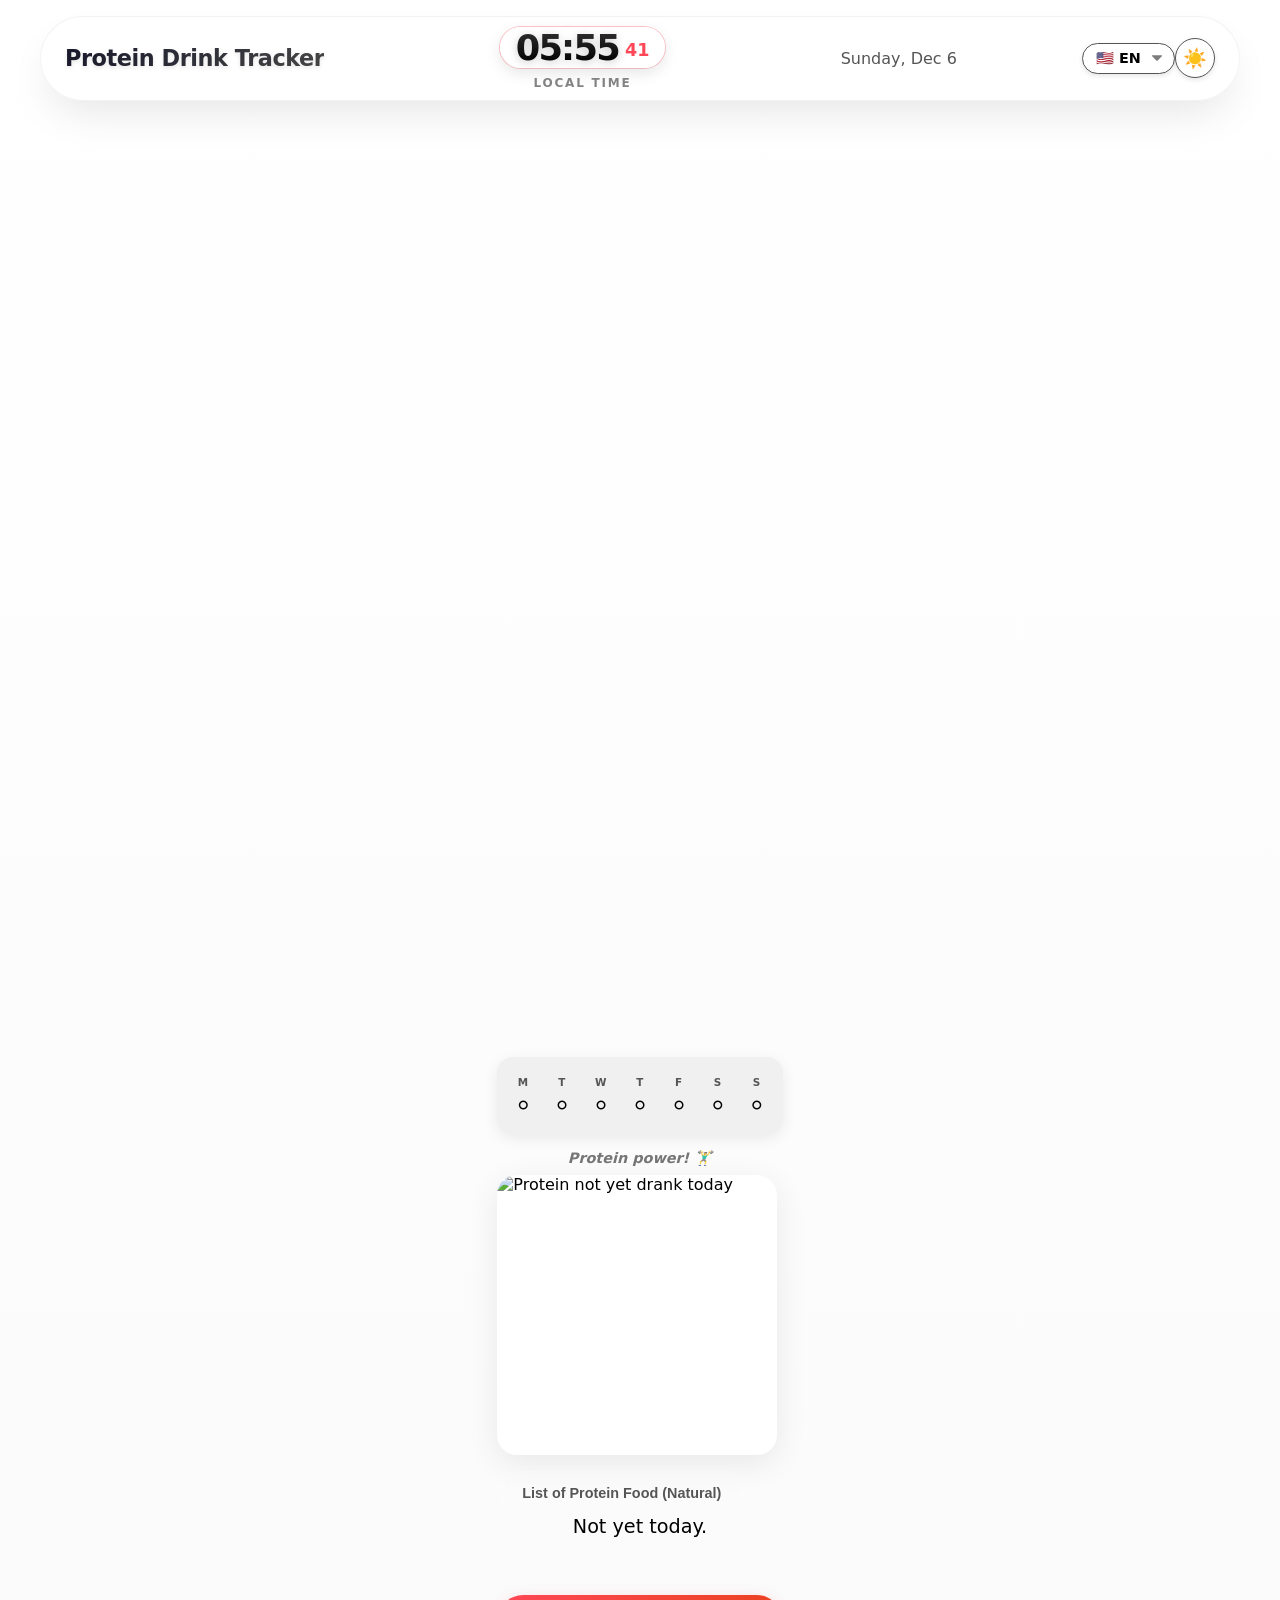
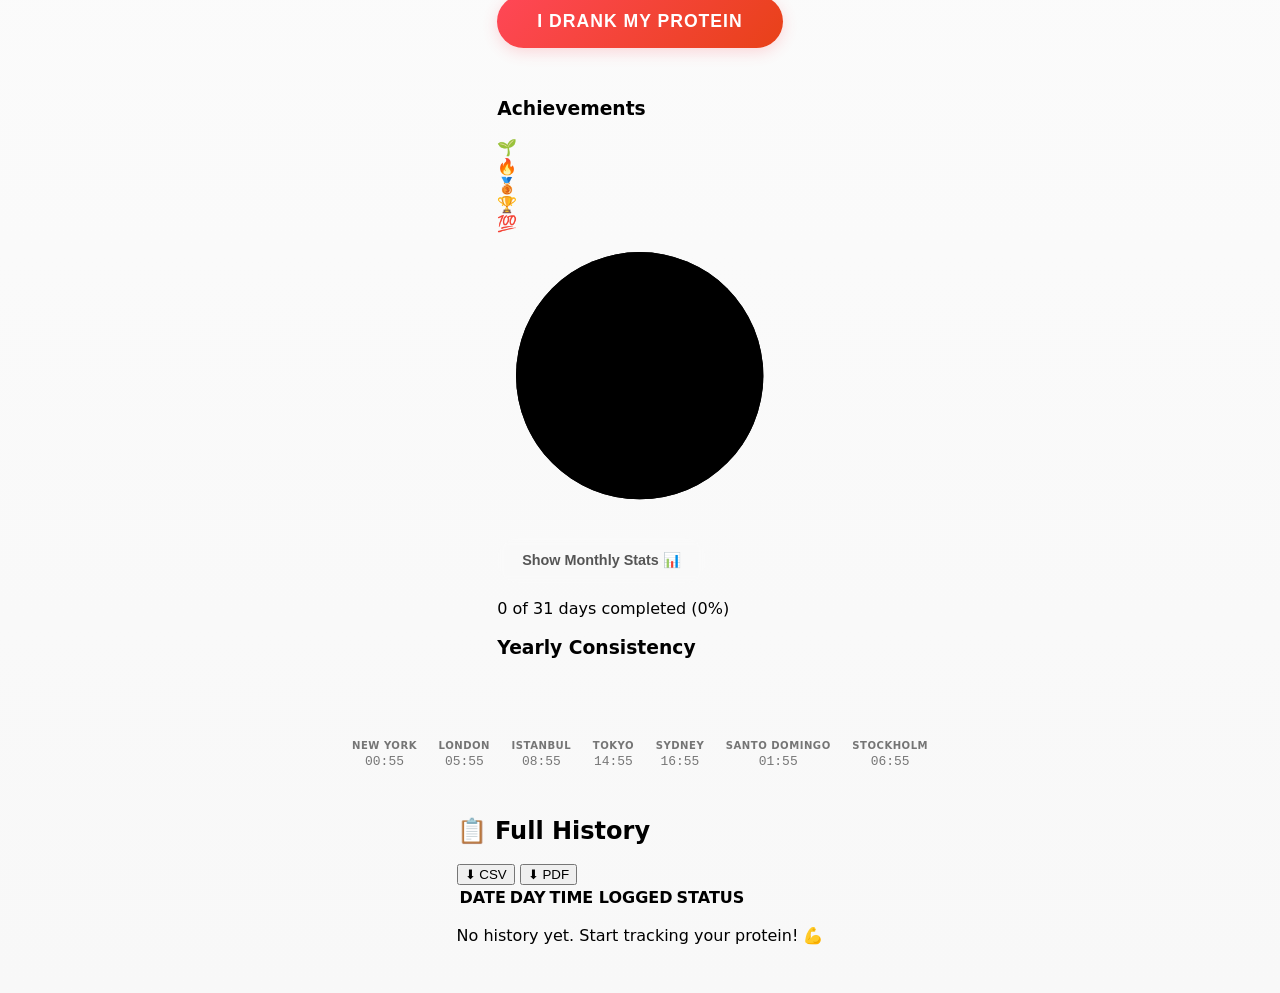
==== index.html @ e6236d74 "feat: add Portuguese language and complete global translations - Add full Portuguese (pt) translatio" ====
<!DOCTYPE html>
<html lang="en">

<head>
  <meta charset="UTF-8">
  <meta name="viewport" content="width=device-width, initial-scale=1.0">
  <meta name="theme-color" content="#1a1a2e">
  <title>Protein Drink Tracker</title>

  <link rel="icon" href="icons/icon2.svg" type="image/svg+xml">
  <link rel="preconnect" href="https://fonts.googleapis.com">
  <link rel="preconnect" href="https://fonts.gstatic.com" crossorigin>
  <link href="https://fonts.googleapis.com/css2?family=Inter:wght@400;600;700;800&display=swap" rel="stylesheet">
  <link rel="stylesheet" href="styles.css">
  <link rel="manifest" href="manifest.json">

  <script src="translations.js"></script>

  <script>
    (function () {
      const saved = localStorage.getItem('proteinTheme');
      const theme = saved || (window.matchMedia('(prefers-color-scheme: light)').matches ? 'light' : 'dark');
      document.documentElement.setAttribute('data-theme', theme);
    })();
  </script>
</head>

<body>
  <header class="app-header">
    <div class="header-left">
      <h1 class="logo-text">Protein Drink Tracker</h1>
    </div>

    <div class="header-center">
      <div id="main-clock" class="navbar-clock" aria-label="Current Local Time" aria-live="polite" aria-atomic="true">
        <span class="clock-time" id="clock-time">--:--</span><span class="clock-seconds" id="clock-seconds">--</span>
      </div>
      <div id="main-clock-label" class="navbar-location"></div>
    </div>
    <p id="date-text" class="date-text" aria-live="polite"></p>
    <div class="header-right">
      <select id="lang-select" class="lang-select" aria-label="Select Language">
        <option value="en">🇺🇸 EN</option>
        <option value="fr">🇫🇷 FR</option>
        <option value="nl">🇳🇱 NL</option>
        <option value="tr">🇹🇷 TR</option>
        <option value="ar">🇸🇦 AR</option>
        <option value="es">🇪🇸 ES</option>
        <option value="sv">🇸🇪 SV</option>
        <option value="pt">🇵🇹 PT</option>
      </select>
      <button id="theme-toggle" class="theme-toggle" aria-label="Toggle Dark/Light Mode" title="Toggle Theme">
        🌙
      </button>
    </div>
  </header>

<div class="main-content">

    <canvas id="confetti-canvas" aria-hidden="true"></canvas> 
    
  <div class="content-wrapper">
      
      <div class="tracker-core">
        <div id="history-log" class="history-log" aria-label="7-day history log"></div>

        <p id="motivational-quote" class="motivational-quote" aria-live="polite"></p>

        <div class="graphic-container" aria-hidden="true">
          <img id="arm-flexed" class="graphic-img hidden" src="images/drank.png" alt="Protein drank today" />
          <img id="arm-weak" class="graphic-img" src="images/not-drank.png" alt="Protein not yet drank today" />
        </div>

        <button id="protein-food-list-btn" onclick="window.location.href='protein-food.html'" class="secondary-btn">
          List of Protein Food (Natural)
        </button>

        <div class="status-area">
          <p id="status-text" class="status"></p>
          <p id="streak-text" class="streak-text" aria-live="polite"></p>
        </div>

        <button type="button" id="toggle-btn" class="toggle-btn" aria-pressed="false">
          I drank my protein
        </button>

        <p id="last-time" class="last-time" style="font-size: 0.9rem; color: var(--text-muted); min-height: 1.2em;"></p>
      </div>

      <div class="dashboard-container">
        
        <div class="badges-section" aria-label="Achievements">
          <h3 class="section-title" id="achievements-title">Achievements</h3>
          <div id="badges-container" class="badges-container"></div>
        </div>

        <div class="hero-section">
        <div class="progress-ring-wrapper">
          <svg class="progress-ring" viewBox="0 0 120 120" aria-label="Weekly progress">
            <circle class="progress-ring__bg" cx="60" cy="60" r="52" />
            <circle class="progress-ring__fill" cx="60" cy="60" r="52" id="progress-ring-fill" />
            <text x="60" y="54" class="progress-ring__count" id="progress-ring-count" text-anchor="middle" dominant-baseline="central">0</text>
            <text x="60" y="72" class="progress-ring__label" id="progress-ring-label" text-anchor="middle" dominant-baseline="central">/7 days</text>
          </svg>
        </div>  
      </div>

    <div id="streak-badge" class="streak-badge hidden" aria-live="polite">
      <span class="streak-badge__icon" id="streak-badge-icon"></span>
      <span class="streak-badge__text" id="streak-badge-text"></span>
    </div>

        <button id="toggle-stats-btn" class="secondary-btn" aria-expanded="false">
          Show Monthly Stats 📊
        </button>
        
        <div id="monthly-stats-section" class="collapsible-section hidden" aria-hidden="true">
          <p id="monthly-stats-text" class="stats-text">Loading stats...</p>
          <div class="progress-bar-container">
            <div id="monthly-progress-fill" class="progress-fill"></div>
          </div>
        </div>

        <div class="heatmap-section">
          <h3 class="section-title" id="heatmap-title">Yearly Consistency</h3>
          <div class="heatmap-scroll-wrapper">
            <div id="heatmap-grid" class="heatmap-grid"></div>
          </div>
        </div>

      </div>
  </div> 
  <div id="world-clocks" class="world-clocks footer-clocks" aria-label="World Times"></div>

  <!-- ── HISTORY TABLE SECTION ── -->
  <div class="history-table-section">
    <div class="history-table-header">
      <h2 class="history-table-title" id="full-history-title">📋 Full History</h2>
      <div class="export-btns">
        <button class="export-btn export-csv" id="export-csv-btn" title="Download CSV">⬇ CSV</button>
        <button class="export-btn export-pdf" id="export-pdf-btn" title="Download PDF">⬇ PDF</button>
      </div>
    </div>
    <div class="history-table-wrap">
      <table class="history-table" id="history-table">
        <thead>
          <tr>
            <th id="history-th-date">Date</th>
            <th id="history-th-day">Day</th>
            <th id="history-th-time">Time Logged</th>
            <th id="history-th-status">Status</th>
          </tr>
        </thead>
        <tbody id="history-table-body">
          <!-- Populated by JS -->
        </tbody>
      </table>
      <p class="history-table-empty" id="history-table-empty">No history yet. Start tracking your protein! 💪</p>
    </div>
  </div>
</div>

 <script src="https://cdnjs.cloudflare.com/ajax/libs/jspdf/2.5.1/jspdf.umd.min.js"></script>
 <script src="app.js"></script>
</body>

</html>
---- styles.css ----
/* Variables & Reset */
:root {
  /* Dark Theme (Default) */
  --bg-gradient: linear-gradient(180deg, #1a1a2e 0%, #16213e 50%, #0f3460 100%);
  --text-main: #eee;
  --text-muted: rgba(255, 255, 255, 0.7);
  --glass-bg: rgba(0, 0, 0, 0.2);
  --card-bg: #2a2a4a;
  --accent-color: #e94560;
  --accent-secondary: #c73e54;
  --success-color: #2ecc71;
  --success-secondary: #27ae60;
  --shadow-color: rgba(0, 0, 0, 0.3);
  --toggle-shadow: rgba(233, 69, 96, 0.4);
  --toggle-shadow-hover: rgba(233, 69, 96, 0.5);

  /* Animation timings */
  --transition-speed: 0.3s;
}

[data-theme="light"] {
  /* Light Theme Overrides */
  --bg-gradient: linear-gradient(180deg, #ffffff 0%, #f8f8f8 100%);
  --text-main: #000000;
  --text-muted: #555555;
  --glass-bg: #f0f0f0;
  --card-bg: #ffffff;
  --accent-color: #ff4757;
  --accent-secondary: #e84118;
  --success-color: #2ecc71;
  --success-secondary: #27ae60;
  --shadow-color: rgba(0, 0, 0, 0.08);
  --toggle-shadow: rgba(255, 71, 87, 0.2);
  --toggle-shadow-hover: rgba(255, 71, 87, 0.3);
}

*,
*::before,
*::after {
  box-sizing: border-box;
}

/* App Container */
body {
  margin: 0;
  min-height: 100vh;
  font-family: 'Segoe UI', Roboto, system-ui, sans-serif;
  background: var(--bg-gradient);
  color: var(--text-main);
  transition: background 0.5s ease, color 0.5s ease;
  -webkit-tap-highlight-color: transparent;
  display: flex;
  flex-direction: column;
}

/* Header / Navbar - Dynamic Island Style */
.app-header {
  position: sticky;
  top: 1rem;
  /* Float from top */
  z-index: 1000;
  display: flex;
  align-items: center;
  justify-content: space-between;
  width: min(98%, 1200px);
  /* Constrain width to look like an island */
  margin: 0 auto;
  /* Center horizontally */
  padding: 0.6rem 1.5rem;
  /* Compact padding */
  border-radius: 100px;
  /* Full pill shape */

  /* Deep Liquid Glass Effect */
  background: rgba(15, 15, 20, 0.85);
  backdrop-filter: blur(30px) saturate(180%);
  -webkit-backdrop-filter: blur(30px) saturate(180%);
  border: 1px solid rgba(255, 255, 255, 0.1);
  box-shadow:
    0 20px 40px -10px rgba(0, 0, 0, 0.5),
    inset 0 1px 0 rgba(255, 255, 255, 0.15);
  transition: all 0.4s cubic-bezier(0.25, 0.8, 0.25, 1);
}

[data-theme="light"] .app-header {
  background: rgba(255, 255, 255, 0.85);
  border: 1px solid rgba(0, 0, 0, 0.05);
  box-shadow:
    0 20px 40px -10px rgba(0, 0, 0, 0.1),
    inset 0 1px 0 rgba(255, 255, 255, 0.8);
}

.header-left,
.header-right {
  flex: 1;
  display: flex;
  align-items: center;
}

.header-right {
  justify-content: flex-end;
}

.header-center {
  flex: 2;
  display: flex;
  flex-direction: column;
  align-items: center;
  text-align: center;
}

.logo-text {
  font-size: 1.4rem;
  font-weight: 900;
  margin: 0;
  letter-spacing: -0.02em;
  white-space: nowrap;
  background: linear-gradient(135deg, #ffffff 0%, #a5a5a5 100%);
  -webkit-background-clip: text;
  background-clip: text;
  /* Standard property */
  -webkit-text-fill-color: transparent;
  text-shadow: 0 2px 4px rgba(0, 0, 0, 0.1);
}

[data-theme="light"] .logo-text {
  background: linear-gradient(135deg, #1a1a2e 0%, #4a4a4a 100%);
  -webkit-background-clip: text;
  background-clip: text;
  -webkit-text-fill-color: transparent;
}

/* Navbar Clock */
.navbar-clock {
  display: flex;
  align-items: baseline;
  gap: 6px;
  padding: 0.2rem 1rem;
  /* Tighter padding */
  background: rgba(0, 0, 0, 0.2);
  /* Darker base */
  backdrop-filter: blur(10px);
  -webkit-backdrop-filter: blur(10px);
  border-radius: 999px;
  /* Double shadow for depth + red outline effect */
  box-shadow:
    0 10px 25px rgba(0, 0, 0, 0.3),
    /* Drop shadow */
    0 0 0 1px rgba(255, 71, 87, 0.5),
    /* Red Accent Border simulation */
    inset 0 1px 0 rgba(255, 255, 255, 0.1);
  /* Inner shine */
  transition: all 0.3s cubic-bezier(0.4, 0, 0.2, 1);
  position: relative;
  overflow: hidden;
}

[data-theme="light"] .navbar-clock {
  background: rgba(255, 255, 255, 0.5);
  box-shadow:
    0 5px 15px rgba(0, 0, 0, 0.1),
    0 0 0 1px rgba(255, 71, 87, 0.3),
    inset 0 1px 0 rgba(255, 255, 255, 0.8);
}

[data-theme="dark"] .navbar-clock {
  /* Specific dark mode tweaks already handled in main block via rgba, 
     but added here if specific overrides needed */
  background: rgba(0, 0, 0, 0.4);
}

.navbar-clock:hover {
  transform: translateY(-2px);
  box-shadow: 0 8px 15px rgba(0, 0, 0, 0.2);
  border-color: var(--accent-color);
}

.clock-time {
  font-size: 2.2rem;
  font-weight: 800;
  letter-spacing: -0.05em;
  line-height: 1;
  background: linear-gradient(180deg, var(--text-main) 0%, rgba(255, 255, 255, 0.8) 100%);
  -webkit-background-clip: text;
  background-clip: text;
  -webkit-text-fill-color: transparent;
  text-shadow: 0 2px 10px rgba(0, 0, 0, 0.2);
  /* Keep shadow */
}

[data-theme="light"] .clock-time {
  background: linear-gradient(180deg, #333 0%, #000 100%);
  -webkit-background-clip: text;
  background-clip: text;
  -webkit-text-fill-color: transparent;
}

.clock-seconds {
  font-size: 1.1rem;
  font-weight: 600;
  color: var(--accent-color);
  opacity: 1;
  font-variant-numeric: tabular-nums;
  position: relative;
  top: -0.2em;
  /* Slight lift */
}

.navbar-location {
  font-size: 0.75rem;
  font-weight: 700;
  text-transform: uppercase;
  color: var(--text-muted);
  letter-spacing: 0.15em;
  margin-top: 8px;
  opacity: 0.8;
  text-shadow: 0 1px 2px rgba(0, 0, 0, 0.5);
}

[data-theme="light"] .navbar-location {
  text-shadow: none;
  font-weight: 800;
  color: #666;
}

/* Theme Toggle (Moved to header) */
/* Language Picker Styling */
.language-picker {
  position: relative;
  display: flex;
  align-items: center;
  margin-right: 1rem;
}

#lang-select {
  appearance: none;
  -webkit-appearance: none;
  background-color: var(--card-bg);
  /* Use card background for better visibility */
  border: 1px solid var(--text-muted);
  color: var(--text-main);
  padding: 0.4rem 0.8rem;
  padding-right: 2rem;
  /* Space for custom arrow if added, or just spacing */
  border-radius: 20px;
  font-family: inherit;
  font-size: 0.9rem;
  font-weight: 600;
  cursor: pointer;
  outline: none;
  transition: all 0.2s ease;
  box-shadow: 0 2px 5px rgba(0, 0, 0, 0.1);
  background-image: url("data:image/svg+xml;charset=US-ASCII,%3Csvg%20xmlns%3D%22http%3A%2F%2Fwww.w3.org%2F2000%2Fsvg%22%20width%3D%22292.4%22%20height%3D%22292.4%22%3E%3Cpath%20fill%3D%22%237d7d7d%22%20d%3D%22M287%2069.4a17.6%2017.6%200%200%200-13-5.4H18.4c-5%200-9.3%201.8-12.9%205.4A17.6%2017.6%200%200%200%200%2082.2c0%205%201.8%209.3%205.4%2012.9l128%20127.9c3.6%203.6%207.8%205.4%2012.8%205.4s9.2-1.8%2012.8-5.4L287%2095c3.5-3.5%205.4-7.8%205.4-12.8%200-5-1.9-9.2-5.5-12.8z%22%2F%3E%3C%2Fsvg%3E");
  background-repeat: no-repeat;
  background-position: right 0.7rem top 50%;
  background-size: 0.65rem auto;
}

#lang-select:hover {
  background-color: var(--bg-hover, rgba(125, 125, 125, 0.1));
  border-color: var(--accent-color);
}

#lang-select:focus {
  border-color: var(--accent-color);
  box-shadow: 0 0 0 3px var(--toggle-shadow);
}

#lang-select option {
  background-color: #2a2a4a;
  /* Hardcoded dark for better OS compatibility */
  color: #eee;
}

[data-theme="light"] #lang-select option {
  background-color: #ffffff;
  color: #000000;
}

/* Theme Toggle (Improved) */
.theme-toggle {
  position: static;
  background: var(--card-bg);
  border: 1px solid var(--text-muted);
  /* Match language picker border */
  border-radius: 50%;
  width: 40px;
  height: 40px;
  display: flex;
  align-items: center;
  justify-content: center;
  font-size: 1.2rem;
  cursor: pointer;
  color: var(--text-main);
  box-shadow: 0 2px 5px rgba(0, 0, 0, 0.1);
  transition: all 0.3s cubic-bezier(0.4, 0, 0.2, 1);
  padding: 0;
}

.theme-toggle:hover {
  background: var(--card-bg);
  border-color: var(--accent-color);
  transform: rotate(15deg) scale(1.1);
  box-shadow: 0 4px 12px var(--toggle-shadow-hover);
}

.theme-toggle:active {
  transform: scale(0.95);
}

/* Main Content Area */
.main-content {
  flex: 1;
  display: flex;
  flex-direction: column;
  align-items: center;
  justify-content: flex-start;
  /* Changed from center */
  padding: 2rem 1.5rem;
  gap: 1.5rem;
  animation: fadeIn 0.8s ease-out;
}

.date-text {
  font-size: 1rem;
  color: var(--text-muted);
  font-weight: 500;
  text-align: center;
}

/* Footer Clocks */
.footer-clocks {
  margin-top: auto;
  /* push to bottom if space allows */
  padding-top: 2rem;
  opacity: 0.8;
  transform: scale(0.9);
}

.world-clocks {
  display: flex;
  gap: 1.5rem;
  flex-wrap: wrap;
  justify-content: center;
  margin-top: 0.5rem;
  font-size: 0.85rem;
  color: var(--text-muted);
}

.world-clock-item {
  display: flex;
  flex-direction: column;
  align-items: center;
  gap: 0.2rem;
}

.city-name {
  font-weight: 700;
  text-transform: uppercase;
  font-size: 0.7rem;
  letter-spacing: 0.05em;
}

.city-time {
  font-family: monospace;
  font-size: 0.9rem;
}

/* Graphic */
.graphic-container {
  position: relative;
  width: min(280px, 75vw);
  /* Responsive width */
  height: min(280px, 75vw);
  flex-shrink: 0;
  border-radius: 20px;
  overflow: hidden;
  background: var(--glass-bg);
  box-shadow: 0 8px 32px var(--shadow-color);
  transition: transform 0.3s ease;
}

.graphic-container:hover {
  transform: translateY(-5px);
}

.graphic-img {
  position: absolute;
  inset: 0;
  width: 100%;
  height: 100%;
  object-fit: cover;
  transition: opacity 0.4s ease, transform 0.4s ease;
  background: var(--card-bg);
}

.graphic-img.hidden {
  opacity: 0;
  transform: scale(0.95);
  pointer-events: none;
}

.status-area {
  text-align: center;
  display: flex;
  flex-direction: column;
  gap: 0.5rem;
  min-height: 80px;
}

.status {
  margin: 0;
  font-size: 1.2rem;
  font-weight: 500;
}

.streak-text {
  margin: 0;
  font-size: 1.1rem;
  font-weight: 700;
  color: var(--success-color);
  animation: pulse 2s infinite;
}

/* History Log */
.history-log {
  display: flex;
  justify-content: center;
  gap: 0.8rem;
  margin: 1rem 0;
  background: var(--glass-bg);
  padding: 1.2rem 0.8rem;
  border-radius: 16px;
  box-shadow: 0 4px 15px var(--shadow-color);
  width: 100%;
  max-width: 320px;
}

.history-day {
  display: flex;
  flex-direction: column;
  align-items: center;
  gap: 0.5rem;
  flex: 1;
}

.day-label {
  font-size: 0.65rem;
  font-weight: 700;
  color: var(--text-muted);
  text-transform: uppercase;
  letter-spacing: 0.05em;
}

.day-status {
  font-size: 1.2rem;
  line-height: 1;
}

/* Motivational Quote */
.motivational-quote {
  font-size: 0.9rem;
  font-weight: bold;
  color: var(--text-muted);
  text-align: center;
  margin: 0.5rem 0;
  font-style: italic;
  opacity: 0.8;
}

/* Toggle Button */
.toggle-btn {
  padding: 1rem 2.5rem;
  font-size: 1.1rem;
  font-weight: 700;
  border: none;
  border-radius: 50px;
  cursor: pointer;
  background: linear-gradient(135deg, var(--accent-color) 0%, var(--accent-secondary) 100%);
  color: white;
  box-shadow: 0 4px 15px var(--toggle-shadow);
  transition: all 0.2s cubic-bezier(0.4, 0, 0.2, 1);
  text-transform: uppercase;
  letter-spacing: 1px;
}

.toggle-btn:hover {
  transform: translateY(-2px) scale(1.02);
  box-shadow: 0 6px 20px var(--toggle-shadow-hover);
}

.toggle-btn:active {
  transform: translateY(1px) scale(0.98);
}

.toggle-btn[aria-pressed="true"] {
  background: linear-gradient(135deg, var(--success-color) 0%, var(--success-secondary) 100%);
  box-shadow: 0 4px 15px rgba(46, 204, 113, 0.3);
}

.secondary-btn {
  margin-top: 1rem;
  padding: 0.8rem 1.5rem;
  font-size: 0.9rem;
  font-weight: 600;
  background: rgba(255, 255, 255, 0.05);
  border: 1px solid rgba(255, 255, 255, 0.1);
  border-radius: 50px;
  color: var(--text-muted);
  cursor: pointer;
  transition: all 0.3s ease;
  backdrop-filter: blur(5px);
}

.secondary-btn:hover {
  background: rgba(255, 255, 255, 0.15);
  color: var(--text-main);
  transform: translateY(-2px);
  border-color: rgba(255, 255, 255, 0.2);
}

/* Animations */
@keyframes fadeIn {
  from {
    opacity: 0;
    transform: translateY(20px);
  }

  to {
    opacity: 1;
    transform: translateY(0);
  }
}

@keyframes pulse {
  0% {
    opacity: 1;
  }

  50% {
    opacity: 0.7;
  }

  100% {
    opacity: 1;
  }
}

/* MOBILE RESPONSIVE TWEAKS */
@media (max-width: 768px) {
  .app-header {
    width: 95%;
    padding: 0.5rem 1rem;
  }

  .logo-text {
    font-size: 1.2rem;
  }

  .clock-time {
    font-size: 1.8rem;
  }
}

@media (max-width: 600px) {
  .app-header {
    flex-wrap: nowrap;
    gap: 0.3rem;
    /* Reduced gap */
    padding: 0.4rem 0.6rem;
    /* Tighter padding */
    border-radius: 30px;
    width: 98%;
    /* Use more width on tiny screens */
  }

  .header-logo {
    height: 32px !important;
  }

  .logo-text {
    display: none;
  }

  .navbar-clock {
    padding: 0.2rem 0.5rem;
    gap: 2px;
  }

  .clock-time {
    font-size: 1.3rem;
  }

  .clock-seconds {
    font-size: 0.75rem;
    top: -0.1em;
  }

  .navbar-location {
    font-size: 0.55rem;
    margin-top: 2px;
  }

  .language-picker {
    margin-right: 0.3rem;
  }

  #lang-select {
    padding: 0.3rem 0.4rem;
    padding-right: 1.4rem;
    font-size: 0.75rem;
    border-radius: 12px;
  }

  .theme-toggle {
    width: 30px;
    height: 30px;
    font-size: 0.9rem;
  }

  .main-content {
    padding: 1rem 0.6rem;
    gap: 0.8rem;
  }

  .status {
    font-size: 0.95rem;
  }

  .streak-text {
    font-size: 0.85rem;
  }

  .toggle-btn {
    padding: 0.8rem 1.5rem;
    font-size: 0.85rem;
  }

  .footer-clocks {
    transform: scale(0.85);
    padding-top: 1rem;
    width: 100%;
    overflow-x: auto;
    -webkit-overflow-scrolling: touch;
    white-space: nowrap;
    scrollbar-width: none;
    /* Hide scrollbar for clean look */
  }

  .footer-clocks::-webkit-scrollbar {
    display: none;
    /* Hide scrollbar for Chrome/Safari */
  }

  .world-clocks {
    display: inline-flex;
    /* Ensure items stay in a line for scrolling */
    justify-content: flex-start;
    padding: 0 1rem;
    gap: 1.5rem;
  }

  .world-clock-item {
    flex: 0 0 auto;
    min-width: 80px;
  }
}

@media (max-width: 360px) {
  .clock-time {
    font-size: 1.1rem;
  }

  .header-logo {
    height: 28px !important;
  }

  .theme-toggle {
    width: 28px;
    height: 28px;
  }
}

/* Respect user reduced-motion preferences */
@media (prefers-reduced-motion: reduce) {

  *,
  *::before,
  *::after {
    animation: none !important;
    transition: none !important;
    scroll-behavior: auto !important;
  }
}

/* Notification Alert Animations */
@keyframes slideIn {
  from {
    transform: translateX(400px);
    opacity: 0;
  }
  to {
    transform: translateX(0);
    opacity: 1;
  }
}

@keyframes slideOut {
  from {
    transform: translateX(0);
    opacity: 1;
  }
  to {
    transform: translateX(400px);
    opacity: 0;
  }
}
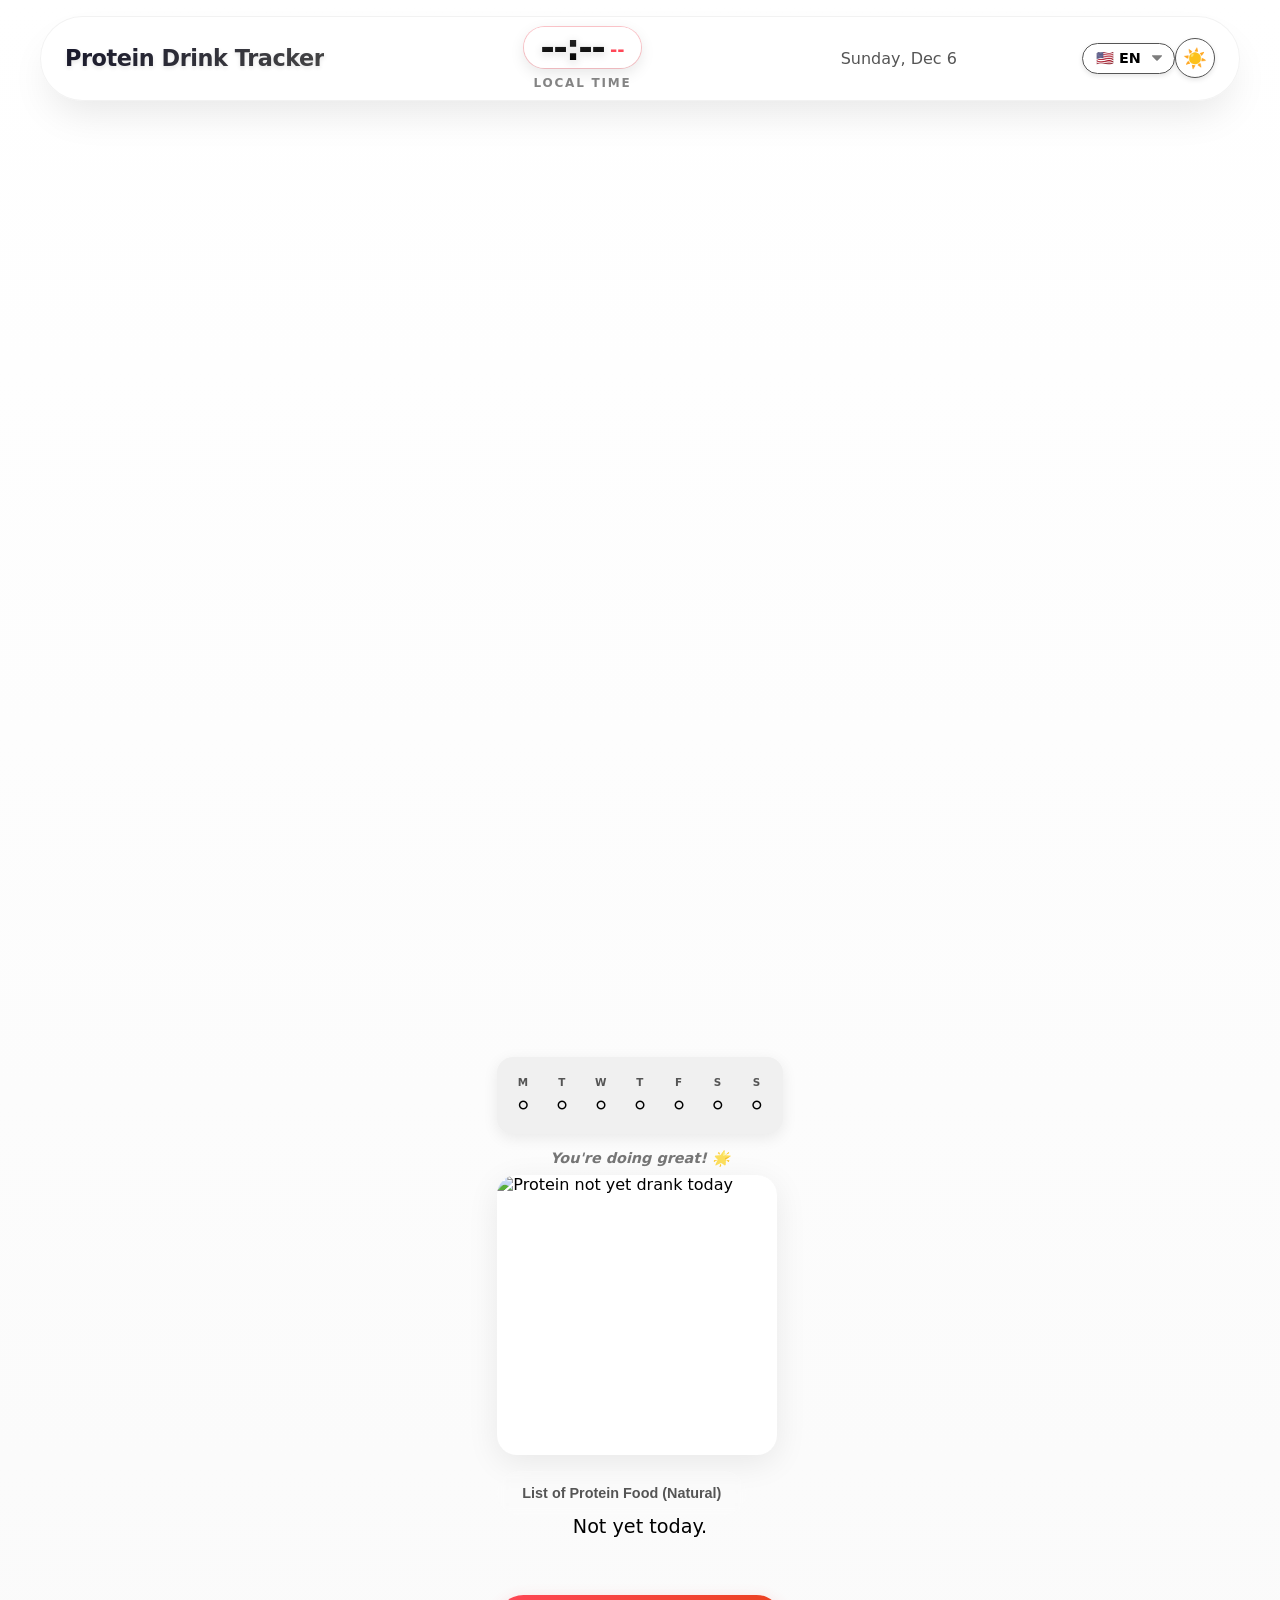
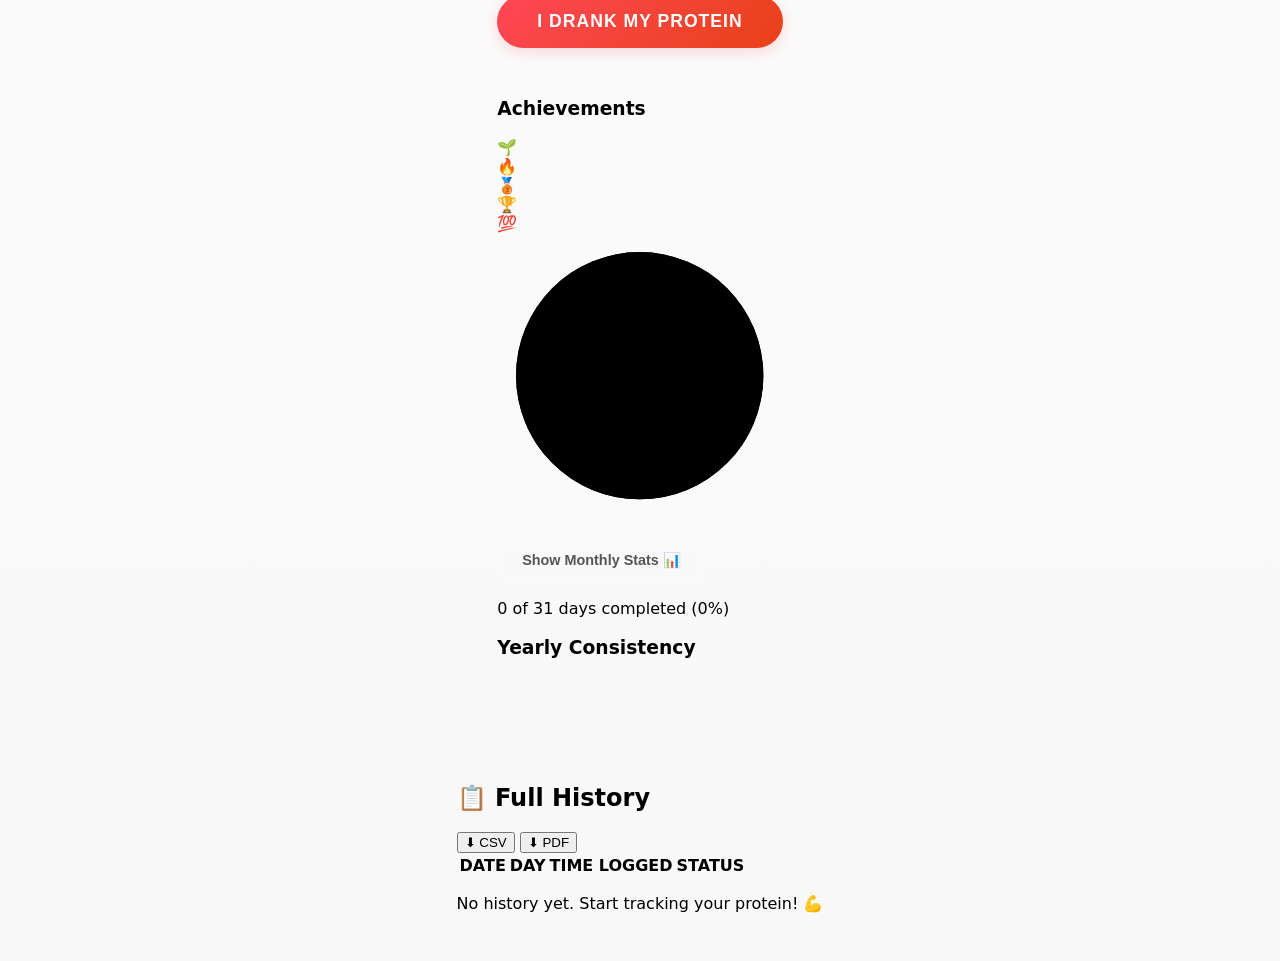
==== commit c6f382bb: "Added Czech Language" ====
--- a/index.html
+++ b/index.html
@@ -47,7 +47,7 @@
         <option value="ar">🇸🇦 AR</option>
         <option value="es">🇪🇸 ES</option>
         <option value="sv">🇸🇪 SV</option>
-        <option value="pt">🇵🇹 PT</option>
+        <option value="cz">🇨🇿 CZ</option>
       </select>
       <button id="theme-toggle" class="theme-toggle" aria-label="Toggle Dark/Light Mode" title="Toggle Theme">
         🌙
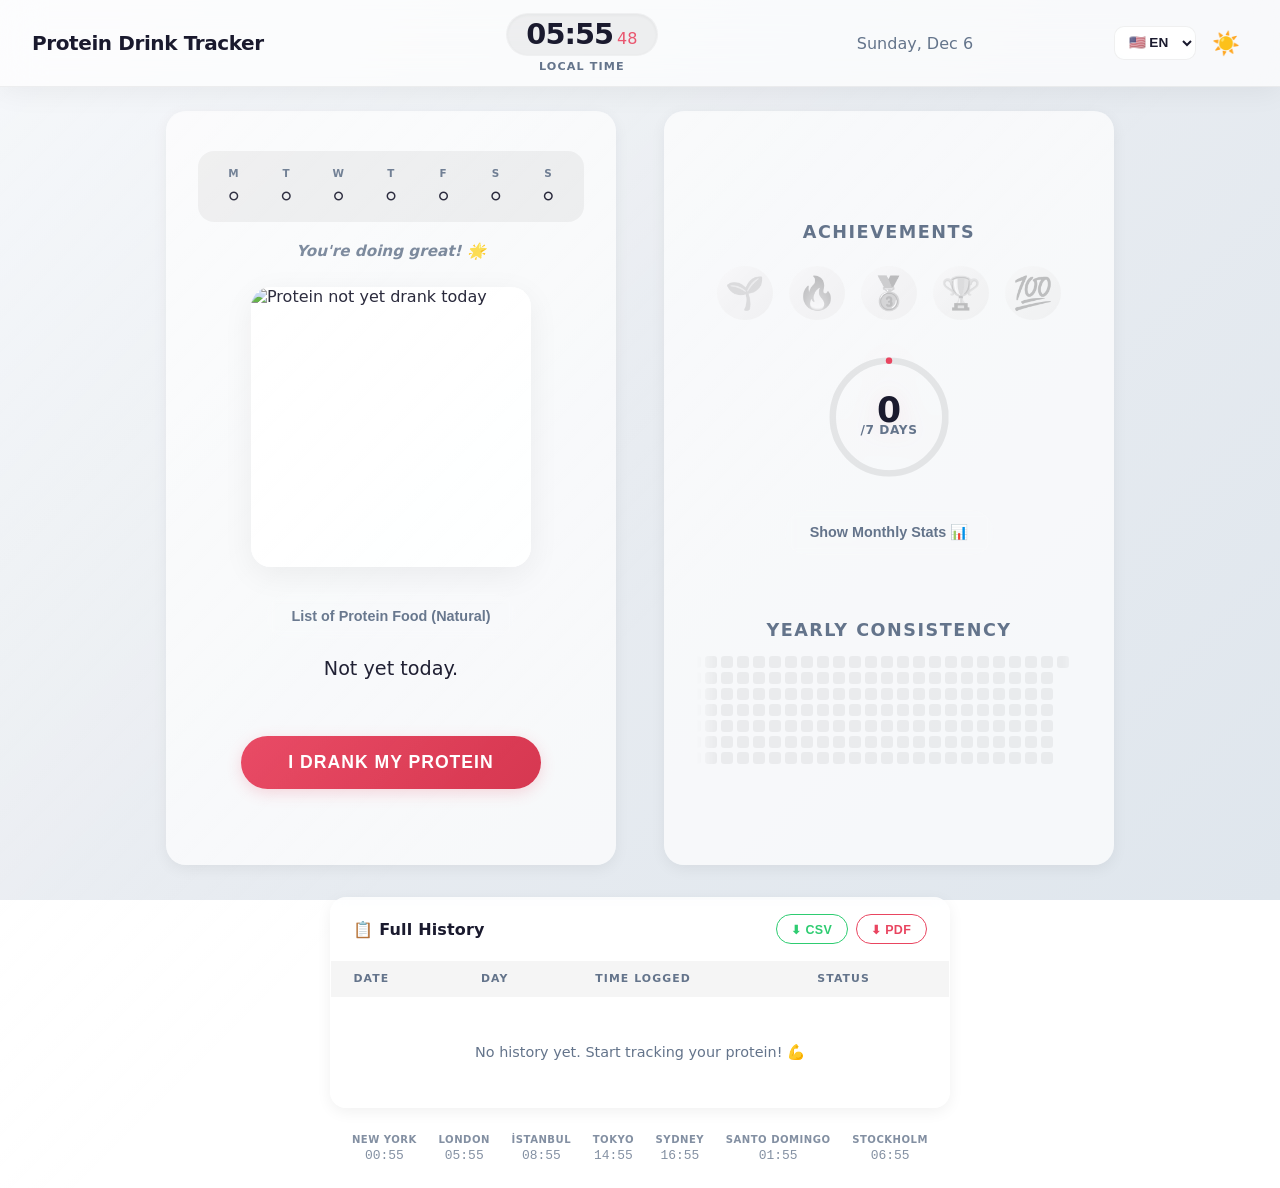
==== commit 38d188e0: "Refactor code, add comprehensive documentation and improve contribution guide - Reorganize app.js in" ====
--- a/index.html
+++ b/index.html
@@ -1,4 +1,14 @@
 <!DOCTYPE html>
+<!--
+  Protein Drink Tracker - Main Page
+
+  Single-page PWA shell.  The <body> is split into two cards:
+    1. tracker-core   : image, drink button, 7-day strip, quote
+    2. dashboard      : badges, progress ring, stats, heatmap
+
+  All dynamic content is rendered by app.js; this file only
+  provides the static skeleton and element IDs that app.js hooks into.
+-->
 <html lang="en">
 
 <head>
@@ -14,8 +24,10 @@
   <link rel="stylesheet" href="styles.css">
   <link rel="manifest" href="manifest.json">
 
+  <!-- i18n dictionary must load before app.js so translations are available. -->
   <script src="translations.js"></script>
 
+  <!-- Apply saved theme immediately to prevent a flash of wrong colours. -->
   <script>
     (function () {
       const saved = localStorage.getItem('proteinTheme');
@@ -26,6 +38,7 @@
 </head>
 
 <body>
+  <!-- ====== APP HEADER (sticky navbar) ====== -->
   <header class="app-header">
     <div class="header-left">
       <h1 class="logo-text">Protein Drink Tracker</h1>
@@ -47,7 +60,6 @@
         <option value="ar">🇸🇦 AR</option>
         <option value="es">🇪🇸 ES</option>
         <option value="sv">🇸🇪 SV</option>
-        <option value="cz">🇨🇿 CZ</option>
       </select>
       <button id="theme-toggle" class="theme-toggle" aria-label="Toggle Dark/Light Mode" title="Toggle Theme">
         🌙
@@ -55,12 +67,15 @@
     </div>
   </header>
 
+<!-- ====== MAIN CONTENT ====== -->
 <div class="main-content">
 
+    <!-- Full-screen confetti overlay (drawn by app.js on milestones). -->
     <canvas id="confetti-canvas" aria-hidden="true"></canvas> 
     
   <div class="content-wrapper">
       
+      <!-- Left card: core tracking UI -->
       <div class="tracker-core">
         <div id="history-log" class="history-log" aria-label="7-day history log"></div>
 
@@ -87,6 +102,7 @@
         <p id="last-time" class="last-time" style="font-size: 0.9rem; color: var(--text-muted); min-height: 1.2em;"></p>
       </div>
 
+      <!-- Right card: gamification dashboard -->
       <div class="dashboard-container">
         
         <div class="badges-section" aria-label="Achievements">
@@ -132,7 +148,7 @@
   </div> 
   <div id="world-clocks" class="world-clocks footer-clocks" aria-label="World Times"></div>
 
-  <!-- ── HISTORY TABLE SECTION ── -->
+  <!-- ====== FULL HISTORY TABLE (populated by app.js) ====== -->
   <div class="history-table-section">
     <div class="history-table-header">
       <h2 class="history-table-title" id="full-history-title">📋 Full History</h2>
@@ -160,8 +176,10 @@
   </div>
 </div>
 
+ <!-- jsPDF for client-side PDF export of history data. -->
  <script src="https://cdnjs.cloudflare.com/ajax/libs/jspdf/2.5.1/jspdf.umd.min.js"></script>
+ <!-- Main application logic - must load after translations.js and jsPDF. -->
  <script src="app.js"></script>
 </body>
 
-</html>+</html>
--- a/styles.css
+++ b/styles.css
@@ -1,18 +1,54 @@
-/* Variables & Reset */
+/**
+ * Protein Drink Tracker - Stylesheet
+ *
+ * Design system built on CSS custom properties (variables) with
+ * automatic dark/light theme switching via the data-theme attribute
+ * on <html>.  Glass-morphism, gradients, and subtle animations
+ * give the UI a modern PWA feel.
+ *
+ * Sections:
+ *   1. Theme Variables & Reset
+ *   2. App Shell (header, confetti canvas)
+ *   3. Hero & Progress Ring
+ *   4. Streak Badge & Gamification
+ *   5. Language Selector & Theme Toggle
+ *   6. Main Content Layout
+ *   7. Tracker Card Elements
+ *   8. History Log (7-day strip)
+ *   9. Motivational Quote
+ *  10. Toggle / Action Buttons
+ *  11. Footer World Clocks
+ *  12. Badges & Monthly Stats
+ *  13. Heatmap (365-day grid)
+ *  14. Responsive Breakpoints
+ *  15. Animations & Reduced-Motion
+ *  16. History Table & Export
+ *  17. Notification Toast Animations
+ */
+
+/* ==========================================================================
+ * 1. THEME VARIABLES & RESET
+ * ========================================================================== */
 :root {
   /* Dark Theme (Default) */
-  --bg-gradient: linear-gradient(180deg, #1a1a2e 0%, #16213e 50%, #0f3460 100%);
-  --text-main: #eee;
-  --text-muted: rgba(255, 255, 255, 0.7);
-  --glass-bg: rgba(0, 0, 0, 0.2);
-  --card-bg: #2a2a4a;
+  --bg-gradient: linear-gradient(135deg, #0f0c29 0%, #1a1a2e 40%, #16213e 70%, #0f3460 100%);
+  --text-main: #f0f0f0;
+  --text-muted: rgba(255, 255, 255, 0.6);
+  --glass-bg: rgba(255, 255, 255, 0.04);
+  --glass-border: rgba(255, 255, 255, 0.08);
+  --card-bg: rgba(255, 255, 255, 0.06);
   --accent-color: #e94560;
   --accent-secondary: #c73e54;
+  --accent-glow: rgba(233, 69, 96, 0.25);
   --success-color: #2ecc71;
   --success-secondary: #27ae60;
+  --success-glow: rgba(46, 204, 113, 0.25);
   --shadow-color: rgba(0, 0, 0, 0.3);
   --toggle-shadow: rgba(233, 69, 96, 0.4);
   --toggle-shadow-hover: rgba(233, 69, 96, 0.5);
+  --ring-track: rgba(255, 255, 255, 0.08);
+  --ring-fill: var(--accent-color);
+  --ring-text: var(--text-main);
 
   /* Animation timings */
   --transition-speed: 0.3s;
@@ -20,18 +56,24 @@
 
 [data-theme="light"] {
   /* Light Theme Overrides */
-  --bg-gradient: linear-gradient(180deg, #ffffff 0%, #f8f8f8 100%);
-  --text-main: #000000;
-  --text-muted: #555555;
-  --glass-bg: #f0f0f0;
-  --card-bg: #ffffff;
-  --accent-color: #ff4757;
-  --accent-secondary: #e84118;
+  --bg-gradient: linear-gradient(135deg, #f5f7fa 0%, #e8ecf1 50%, #dfe6ed 100%);
+  --text-main: #1a1a2e;
+  --text-muted: #64748b;
+  --glass-bg: rgba(255, 255, 255, 0.7);
+  --glass-border: rgba(0, 0, 0, 0.06);
+  --card-bg: rgba(255, 255, 255, 0.8);
+  --accent-color: #e94560;
+  --accent-secondary: #d63851;
+  --accent-glow: rgba(233, 69, 96, 0.12);
   --success-color: #2ecc71;
   --success-secondary: #27ae60;
-  --shadow-color: rgba(0, 0, 0, 0.08);
-  --toggle-shadow: rgba(255, 71, 87, 0.2);
-  --toggle-shadow-hover: rgba(255, 71, 87, 0.3);
+  --success-glow: rgba(46, 204, 113, 0.15);
+  --shadow-color: rgba(0, 0, 0, 0.06);
+  --toggle-shadow: rgba(233, 69, 96, 0.2);
+  --toggle-shadow-hover: rgba(233, 69, 96, 0.3);
+  --ring-track: rgba(0, 0, 0, 0.08);
+  --ring-fill: var(--accent-color);
+  --ring-text: var(--text-main);
 }
 
 *,
@@ -40,54 +82,38 @@
   box-sizing: border-box;
 }
 
-/* App Container */
+/* ==========================================================================
+ * 2. APP SHELL
+ * ========================================================================== */
 body {
   margin: 0;
   min-height: 100vh;
-  font-family: 'Segoe UI', Roboto, system-ui, sans-serif;
+  font-family: 'Inter', 'Segoe UI', Roboto, system-ui, sans-serif;
   background: var(--bg-gradient);
+  background-attachment: fixed;
   color: var(--text-main);
   transition: background 0.5s ease, color 0.5s ease;
   -webkit-tap-highlight-color: transparent;
   display: flex;
   flex-direction: column;
-}
-
-/* Header / Navbar - Dynamic Island Style */
+  overflow-x: hidden;
+  overflow-y: auto;
+}
+
+/* Header / Navbar */
 .app-header {
   position: sticky;
-  top: 1rem;
-  /* Float from top */
-  z-index: 1000;
+  top: 0;
+  z-index: 100;
   display: flex;
   align-items: center;
   justify-content: space-between;
-  width: min(98%, 1200px);
-  /* Constrain width to look like an island */
-  margin: 0 auto;
-  /* Center horizontally */
-  padding: 0.6rem 1.5rem;
-  /* Compact padding */
-  border-radius: 100px;
-  /* Full pill shape */
-
-  /* Deep Liquid Glass Effect */
-  background: rgba(15, 15, 20, 0.85);
-  backdrop-filter: blur(30px) saturate(180%);
-  -webkit-backdrop-filter: blur(30px) saturate(180%);
-  border: 1px solid rgba(255, 255, 255, 0.1);
-  box-shadow:
-    0 20px 40px -10px rgba(0, 0, 0, 0.5),
-    inset 0 1px 0 rgba(255, 255, 255, 0.15);
-  transition: all 0.4s cubic-bezier(0.25, 0.8, 0.25, 1);
-}
-
-[data-theme="light"] .app-header {
-  background: rgba(255, 255, 255, 0.85);
-  border: 1px solid rgba(0, 0, 0, 0.05);
-  box-shadow:
-    0 20px 40px -10px rgba(0, 0, 0, 0.1),
-    inset 0 1px 0 rgba(255, 255, 255, 0.8);
+  padding: 0.8rem 2rem;
+  background: var(--glass-bg);
+  -webkit-backdrop-filter: blur(20px);
+  backdrop-filter: blur(20px);
+  border-bottom: 1px solid var(--glass-border);
+  box-shadow: 0 4px 30px var(--shadow-color);
 }
 
 .header-left,
@@ -110,263 +136,297 @@
 }
 
 .logo-text {
-  font-size: 1.4rem;
-  font-weight: 900;
+  font-size: 1.25rem;
+  font-weight: 800;
   margin: 0;
   letter-spacing: -0.02em;
   white-space: nowrap;
-  background: linear-gradient(135deg, #ffffff 0%, #a5a5a5 100%);
-  -webkit-background-clip: text;
-  background-clip: text;
-  /* Standard property */
-  -webkit-text-fill-color: transparent;
-  text-shadow: 0 2px 4px rgba(0, 0, 0, 0.1);
-}
-
-[data-theme="light"] .logo-text {
-  background: linear-gradient(135deg, #1a1a2e 0%, #4a4a4a 100%);
-  -webkit-background-clip: text;
-  background-clip: text;
-  -webkit-text-fill-color: transparent;
 }
 
 /* Navbar Clock */
 .navbar-clock {
   display: flex;
   align-items: baseline;
-  gap: 6px;
-  padding: 0.2rem 1rem;
-  /* Tighter padding */
-  background: rgba(0, 0, 0, 0.2);
-  /* Darker base */
-  backdrop-filter: blur(10px);
-  -webkit-backdrop-filter: blur(10px);
+  gap: 4px;
+  padding: 0.4rem 1.2rem;
+  background: rgba(0, 0, 0, 0.05);
   border-radius: 999px;
-  /* Double shadow for depth + red outline effect */
-  box-shadow:
-    0 10px 25px rgba(0, 0, 0, 0.3),
-    /* Drop shadow */
-    0 0 0 1px rgba(255, 71, 87, 0.5),
-    /* Red Accent Border simulation */
-    inset 0 1px 0 rgba(255, 255, 255, 0.1);
-  /* Inner shine */
-  transition: all 0.3s cubic-bezier(0.4, 0, 0.2, 1);
-  position: relative;
-  overflow: hidden;
-}
-
-[data-theme="light"] .navbar-clock {
-  background: rgba(255, 255, 255, 0.5);
-  box-shadow:
-    0 5px 15px rgba(0, 0, 0, 0.1),
-    0 0 0 1px rgba(255, 71, 87, 0.3),
-    inset 0 1px 0 rgba(255, 255, 255, 0.8);
+  box-shadow: inset 0 1px 4px rgba(0, 0, 0, 0.05);
+  border: 1px solid rgba(255, 255, 255, 0.1);
+  transition: all 0.3s ease;
 }
 
 [data-theme="dark"] .navbar-clock {
-  /* Specific dark mode tweaks already handled in main block via rgba, 
-     but added here if specific overrides needed */
-  background: rgba(0, 0, 0, 0.4);
-}
-
-.navbar-clock:hover {
-  transform: translateY(-2px);
-  box-shadow: 0 8px 15px rgba(0, 0, 0, 0.2);
-  border-color: var(--accent-color);
+  background: rgba(255, 255, 255, 0.05);
+  box-shadow: inset 0 1px 4px rgba(0, 0, 0, 0.2);
+  border: 1px solid rgba(255, 255, 255, 0.05);
+  text-shadow: 0 0 10px rgba(233, 69, 96, 0.3);
 }
 
 .clock-time {
-  font-size: 2.2rem;
-  font-weight: 800;
-  letter-spacing: -0.05em;
+  font-size: 1.8rem;
+  font-weight: 700;
+  letter-spacing: -1px;
   line-height: 1;
-  background: linear-gradient(180deg, var(--text-main) 0%, rgba(255, 255, 255, 0.8) 100%);
-  -webkit-background-clip: text;
-  background-clip: text;
-  -webkit-text-fill-color: transparent;
-  text-shadow: 0 2px 10px rgba(0, 0, 0, 0.2);
-  /* Keep shadow */
-}
-
-[data-theme="light"] .clock-time {
-  background: linear-gradient(180deg, #333 0%, #000 100%);
-  -webkit-background-clip: text;
-  background-clip: text;
-  -webkit-text-fill-color: transparent;
 }
 
 .clock-seconds {
-  font-size: 1.1rem;
+  font-size: 1rem;
+  font-weight: 400;
+  color: var(--accent-color);
+  opacity: 0.9;
+  font-variant-numeric: tabular-nums;
+}
+
+.navbar-location {
+  font-size: 0.7rem;
   font-weight: 600;
-  color: var(--accent-color);
-  opacity: 1;
-  font-variant-numeric: tabular-nums;
-  position: relative;
-  top: -0.2em;
-  /* Slight lift */
-}
-
-.navbar-location {
-  font-size: 0.75rem;
-  font-weight: 700;
   text-transform: uppercase;
   color: var(--text-muted);
-  letter-spacing: 0.15em;
-  margin-top: 8px;
-  opacity: 0.8;
-  text-shadow: 0 1px 2px rgba(0, 0, 0, 0.5);
-}
-
-[data-theme="light"] .navbar-location {
-  text-shadow: none;
+  letter-spacing: 0.1em;
+  margin-top: 4px;
+}
+
+/* Confetti overlay - full-screen, click-through canvas for particle effects. */
+#confetti-canvas {
+  position: fixed;
+  top: 0;
+  left: 0;
+  width: 100%;
+  height: 100%;
+  pointer-events: none;
+  z-index: 9999;
+}
+
+/* ==========================================================================
+ * 3. HERO & PROGRESS RING
+ * ========================================================================== */
+.hero-section {
+  display: flex;
+  flex-direction: column;
+  align-items: center;
+  gap: 1.2rem;
+  width: 100%;
+}
+
+/* Progress Ring */
+.progress-ring-wrapper {
+  position: relative;
+}
+
+.progress-ring {
+  width: 130px;
+  height: 130px;
+  transform: rotate(-90deg);
+  filter: drop-shadow(0 0 12px var(--accent-glow));
+  transition: filter 0.4s ease;
+}
+
+.progress-ring.complete {
+  filter: drop-shadow(0 0 20px var(--success-glow));
+}
+
+.progress-ring__bg {
+  fill: none;
+  stroke: var(--ring-track);
+  stroke-width: 6;
+}
+
+.progress-ring__fill {
+  fill: none;
+  stroke: var(--ring-fill);
+  stroke-width: 6;
+  stroke-linecap: round;
+  stroke-dasharray: 326.73;
+  stroke-dashoffset: 326.73;
+  transition: stroke-dashoffset 1s cubic-bezier(0.4, 0, 0.2, 1), stroke 0.4s ease;
+}
+
+.progress-ring.complete .progress-ring__fill {
+  stroke: var(--success-color);
+}
+
+.progress-ring__count {
+  fill: var(--ring-text);
+  font-size: 2rem;
   font-weight: 800;
-  color: #666;
+  transform: rotate(90deg);
+  transform-origin: 60px 60px;
+}
+
+.progress-ring__label {
+  fill: var(--text-muted);
+  font-size: 0.7rem;
+  font-weight: 600;
+  text-transform: uppercase;
+  letter-spacing: 0.05em;
+  transform: rotate(90deg);
+  transform-origin: 60px 60px;
+}
+
+/* ==========================================================================
+ * 4. STREAK BADGE & GAMIFICATION
+ * ========================================================================== */
+.streak-badge {
+  display: inline-flex;
+  align-items: center;
+  gap: 0.5rem;
+  padding: 0.5rem 1.2rem;
+  border-radius: 999px;
+  background: var(--card-bg);
+  border: 1px solid var(--glass-border);
+  backdrop-filter: blur(10px);
+  animation: badgePop 0.5s cubic-bezier(0.34, 1.56, 0.64, 1);
+  box-shadow: 0 4px 20px var(--shadow-color);
+}
+
+.streak-badge.hidden {
+  display: none;
+}
+
+.streak-badge__icon {
+  font-size: 1.2rem;
+}
+
+.streak-badge__text {
+  font-size: 0.85rem;
+  font-weight: 700;
+  color: var(--text-main);
+  letter-spacing: 0.02em;
+}
+
+.streak-badge.milestone-7 { border-color: #f39c12; box-shadow: 0 0 20px rgba(243, 156, 18, 0.2); }
+.streak-badge.milestone-14 { border-color: #9b59b6; box-shadow: 0 0 20px rgba(155, 89, 182, 0.2); }
+.streak-badge.milestone-30 { border-color: #e94560; box-shadow: 0 0 20px rgba(233, 69, 96, 0.2); }
+.streak-badge.milestone-100 { border-color: #f1c40f; box-shadow: 0 0 25px rgba(241, 196, 15, 0.3); }
+
+/* ==========================================================================
+ * 5. LANGUAGE SELECTOR & THEME TOGGLE
+ * ========================================================================== */
+.lang-select {
+  background: var(--card-bg);
+  color: var(--text-main);
+  border: 1px solid var(--glass-border);
+  padding: 0.45rem 0.6rem;
+  border-radius: 10px;
+  cursor: pointer;
+  font-size: 0.85rem;
+  font-weight: 600;
+  margin-right: 0.5rem;
+  backdrop-filter: blur(10px);
+  transition: all 0.2s ease;
+  outline: none;
+}
+
+.lang-select:hover,
+.lang-select:focus {
+  border-color: var(--accent-color);
+  box-shadow: 0 0 12px var(--accent-glow);
+}
+
+/* Default (Dark Theme) */
+.lang-select option {
+  background-color: #16213e; /* Solid dark color matching your gradient */
+  color: var(--text-main);
+}
+
+/* Light Theme Override */
+[data-theme="light"] .lang-select option {
+  background-color: #ffffff; /* Solid white for light mode */
+  color: var(--text-main);
 }
 
 /* Theme Toggle (Moved to header) */
-/* Language Picker Styling */
-.language-picker {
-  position: relative;
-  display: flex;
-  align-items: center;
-  margin-right: 1rem;
-}
-
-#lang-select {
-  appearance: none;
-  -webkit-appearance: none;
-  background-color: var(--card-bg);
-  /* Use card background for better visibility */
-  border: 1px solid var(--text-muted);
-  color: var(--text-main);
-  padding: 0.4rem 0.8rem;
-  padding-right: 2rem;
-  /* Space for custom arrow if added, or just spacing */
-  border-radius: 20px;
-  font-family: inherit;
-  font-size: 0.9rem;
-  font-weight: 600;
-  cursor: pointer;
-  outline: none;
-  transition: all 0.2s ease;
-  box-shadow: 0 2px 5px rgba(0, 0, 0, 0.1);
-  background-image: url("data:image/svg+xml;charset=US-ASCII,%3Csvg%20xmlns%3D%22http%3A%2F%2Fwww.w3.org%2F2000%2Fsvg%22%20width%3D%22292.4%22%20height%3D%22292.4%22%3E%3Cpath%20fill%3D%22%237d7d7d%22%20d%3D%22M287%2069.4a17.6%2017.6%200%200%200-13-5.4H18.4c-5%200-9.3%201.8-12.9%205.4A17.6%2017.6%200%200%200%200%2082.2c0%205%201.8%209.3%205.4%2012.9l128%20127.9c3.6%203.6%207.8%205.4%2012.8%205.4s9.2-1.8%2012.8-5.4L287%2095c3.5-3.5%205.4-7.8%205.4-12.8%200-5-1.9-9.2-5.5-12.8z%22%2F%3E%3C%2Fsvg%3E");
-  background-repeat: no-repeat;
-  background-position: right 0.7rem top 50%;
-  background-size: 0.65rem auto;
-}
-
-#lang-select:hover {
-  background-color: var(--bg-hover, rgba(125, 125, 125, 0.1));
-  border-color: var(--accent-color);
-}
-
-#lang-select:focus {
-  border-color: var(--accent-color);
-  box-shadow: 0 0 0 3px var(--toggle-shadow);
-}
-
-#lang-select option {
-  background-color: #2a2a4a;
-  /* Hardcoded dark for better OS compatibility */
-  color: #eee;
-}
-
-[data-theme="light"] #lang-select option {
-  background-color: #ffffff;
-  color: #000000;
-}
-
-/* Theme Toggle (Improved) */
 .theme-toggle {
   position: static;
-  background: var(--card-bg);
-  border: 1px solid var(--text-muted);
-  /* Match language picker border */
+  /* removed absolute */
+  background: transparent;
+  border: none;
+  font-size: 1.4rem;
+  cursor: pointer;
+  padding: 0.5rem;
   border-radius: 50%;
-  width: 40px;
-  height: 40px;
+  color: var(--text-main);
+  transition: transform 0.2s ease, background 0.2s;
   display: flex;
   align-items: center;
   justify-content: center;
-  font-size: 1.2rem;
-  cursor: pointer;
-  color: var(--text-main);
-  box-shadow: 0 2px 5px rgba(0, 0, 0, 0.1);
-  transition: all 0.3s cubic-bezier(0.4, 0, 0.2, 1);
-  padding: 0;
 }
 
 .theme-toggle:hover {
-  background: var(--card-bg);
-  border-color: var(--accent-color);
-  transform: rotate(15deg) scale(1.1);
-  box-shadow: 0 4px 12px var(--toggle-shadow-hover);
-}
-
-.theme-toggle:active {
-  transform: scale(0.95);
-}
-
-/* Main Content Area */
+  background: rgba(125, 125, 125, 0.1);
+  transform: rotate(15deg);
+}
+
+/* ==========================================================================
+ * 6. MAIN CONTENT LAYOUT
+ * ========================================================================== */
 .main-content {
-  flex: 1;
+  flex: 1 0 auto;
   display: flex;
   flex-direction: column;
   align-items: center;
-  justify-content: flex-start;
-  /* Changed from center */
-  padding: 2rem 1.5rem;
+  justify-content: center; /* Pushes to vertical center */
+  padding: 1.5rem; 
+  padding-bottom: 5rem; /* Room for the absolute footer clock */
+  position: relative; /* Needed for absolute positioning of footer */
+  width: 100%;
+  animation: fadeIn 0.8s ease-out;
+}
+
+/* The wrapper holding both Left & Right columns */
+.content-wrapper {
+  display: flex;
+  flex-direction: column; /* Stacked by default for mobile */
+  align-items: center;
+  justify-content: center;
+  gap: 2.5rem; /* Space between the two main cards */
+  width: 100%;
+  max-width: 1200px;
+  margin: auto; /* Forces absolute centering in the flex parent */
+}
+
+/* Left Column: Core Tracking */
+.tracker-core {
+  display: flex;
+  flex-direction: column;
+  align-items: center;
+  justify-content: center;
+  width: 100%;
+  max-width: 500px; 
+  background: var(--glass-bg); 
+  padding: 2.5rem 2rem; 
+  border-radius: 20px;
+  box-shadow: 0 4px 15px var(--shadow-color);
+  gap: 1.2rem; 
+}
+
+/* Right Column: Dashboard Stats */
+.dashboard-container {
+  width: 100%;
+  max-width: 500px; 
+  display: flex;
+  flex-direction: column;
+  align-items: center;
+  justify-content: center; /* Centers dashboard content vertically */
   gap: 1.5rem;
-  animation: fadeIn 0.8s ease-out;
-}
-
+  background: var(--glass-bg);
+  padding: 2.5rem 2rem; 
+  border-radius: 20px;
+  box-shadow: 0 4px 15px var(--shadow-color);
+}
+
+/* ==========================================================================
+ * 7. TRACKER CARD ELEMENTS
+ * ========================================================================== */
 .date-text {
   font-size: 1rem;
   color: var(--text-muted);
   font-weight: 500;
   text-align: center;
-}
-
-/* Footer Clocks */
-.footer-clocks {
-  margin-top: auto;
-  /* push to bottom if space allows */
-  padding-top: 2rem;
-  opacity: 0.8;
-  transform: scale(0.9);
-}
-
-.world-clocks {
-  display: flex;
-  gap: 1.5rem;
-  flex-wrap: wrap;
-  justify-content: center;
-  margin-top: 0.5rem;
-  font-size: 0.85rem;
-  color: var(--text-muted);
-}
-
-.world-clock-item {
-  display: flex;
-  flex-direction: column;
-  align-items: center;
-  gap: 0.2rem;
-}
-
-.city-name {
-  font-weight: 700;
-  text-transform: uppercase;
-  font-size: 0.7rem;
-  letter-spacing: 0.05em;
-}
-
-.city-time {
-  font-family: monospace;
-  font-size: 0.9rem;
-}
-
-/* Graphic */
+  margin: 0;
+}
+
 .graphic-container {
   position: relative;
   width: min(280px, 75vw);
@@ -375,9 +435,10 @@
   flex-shrink: 0;
   border-radius: 20px;
   overflow: hidden;
-  background: var(--glass-bg);
+  background: var(--card-bg);
   box-shadow: 0 8px 32px var(--shadow-color);
   transition: transform 0.3s ease;
+  margin: 0.5rem 0; 
 }
 
 .graphic-container:hover {
@@ -404,8 +465,8 @@
   text-align: center;
   display: flex;
   flex-direction: column;
-  gap: 0.5rem;
-  min-height: 80px;
+  gap: 0.3rem;
+  min-height: 60px;
 }
 
 .status {
@@ -422,18 +483,21 @@
   animation: pulse 2s infinite;
 }
 
-/* History Log */
+/* ==========================================================================
+ * 8. HISTORY LOG (7-day strip)
+ * ========================================================================== */
 .history-log {
   display: flex;
   justify-content: center;
   gap: 0.8rem;
-  margin: 1rem 0;
-  background: var(--glass-bg);
-  padding: 1.2rem 0.8rem;
+  background: rgba(0, 0, 0, 0.1); 
+  padding: 1rem;
   border-radius: 16px;
-  box-shadow: 0 4px 15px var(--shadow-color);
-  width: 100%;
-  max-width: 320px;
+  width: 100%;
+}
+
+[data-theme="light"] .history-log {
+  background: rgba(0, 0, 0, 0.05);
 }
 
 .history-day {
@@ -457,18 +521,22 @@
   line-height: 1;
 }
 
-/* Motivational Quote */
+/* ==========================================================================
+ * 9. MOTIVATIONAL QUOTE
+ * ========================================================================== */
 .motivational-quote {
-  font-size: 0.9rem;
+  font-size: 0.95rem;
   font-weight: bold;
   color: var(--text-muted);
   text-align: center;
-  margin: 0.5rem 0;
+  margin: 0;
   font-style: italic;
-  opacity: 0.8;
-}
-
-/* Toggle Button */
+  opacity: 0.9;
+}
+
+/* ==========================================================================
+ * 10. TOGGLE / ACTION BUTTONS
+ * ========================================================================== */
 .toggle-btn {
   padding: 1rem 2.5rem;
   font-size: 1.1rem;
@@ -482,6 +550,8 @@
   transition: all 0.2s cubic-bezier(0.4, 0, 0.2, 1);
   text-transform: uppercase;
   letter-spacing: 1px;
+  width: 100%; 
+  max-width: 300px; 
 }
 
 .toggle-btn:hover {
@@ -499,7 +569,6 @@
 }
 
 .secondary-btn {
-  margin-top: 1rem;
   padding: 0.8rem 1.5rem;
   font-size: 0.9rem;
   font-weight: 600;
@@ -519,166 +588,279 @@
   border-color: rgba(255, 255, 255, 0.2);
 }
 
-/* Animations */
-@keyframes fadeIn {
-  from {
-    opacity: 0;
-    transform: translateY(20px);
-  }
-
-  to {
-    opacity: 1;
-    transform: translateY(0);
-  }
-}
-
-@keyframes pulse {
-  0% {
-    opacity: 1;
-  }
-
-  50% {
-    opacity: 0.7;
-  }
-
-  100% {
-    opacity: 1;
-  }
-}
-
-/* MOBILE RESPONSIVE TWEAKS */
-@media (max-width: 768px) {
-  .app-header {
-    width: 95%;
-    padding: 0.5rem 1rem;
-  }
-
-  .logo-text {
-    font-size: 1.2rem;
-  }
-
-  .clock-time {
-    font-size: 1.8rem;
-  }
-}
-
+.last-time {
+  margin: 0;
+}
+
+/* ==========================================================================
+ * 11. FOOTER WORLD CLOCKS
+ * ========================================================================== */
+.footer-clocks {
+  position: absolute;
+  bottom: 1.5rem; 
+  left: 50%;
+  transform: translateX(-50%) scale(0.9); 
+  margin: 0;
+  width: 100%;
+  opacity: 0.8;
+}
+
+.world-clocks {
+  display: flex;
+  gap: 1.5rem;
+  flex-wrap: wrap;
+  justify-content: center;
+  margin-top: 0.5rem;
+  font-size: 0.85rem;
+  color: var(--text-muted);
+}
+
+.world-clock-item {
+  display: flex;
+  flex-direction: column;
+  align-items: center;
+  gap: 0.2rem;
+}
+
+.city-name {
+  font-weight: 700;
+  text-transform: uppercase;
+  font-size: 0.7rem;
+  letter-spacing: 0.05em;
+}
+
+.city-time {
+  font-family: monospace;
+  font-size: 0.9rem;
+}
+
+/* ==========================================================================
+ * 12. BADGES & MONTHLY STATS
+ * ========================================================================== */
+.section-title {
+  font-size: 1.1rem;
+  color: var(--text-muted);
+  margin-bottom: 0.5rem;
+  text-align: center;
+  text-transform: uppercase;
+  letter-spacing: 1.5px;
+  position: relative;
+  overflow: hidden;
+}
+
+.toggle-btn::after {
+  content: '';
+  position: absolute;
+  inset: 0;
+  background: linear-gradient(135deg, rgba(255,255,255,0.15) 0%, transparent 50%);
+  pointer-events: none;
+}
+
+.badges-container {
+  display: flex;
+  justify-content: center;
+  gap: 1rem;
+  margin-top: 1.5rem;
+  margin-bottom: 0.5rem;
+  flex-wrap: wrap;
+}
+
+.badge {
+  font-size: 2rem;
+  padding: 0.5rem;
+  border-radius: 50%;
+  background: var(--bg-gradient);
+  transition: all 0.3s ease;
+  filter: grayscale(100%) opacity(0.4); 
+}
+
+.badge.unlocked {
+  filter: grayscale(0%) opacity(1);
+  transform: scale(1.1);
+  box-shadow: 0 4px 10px rgba(0, 0, 0, 0.2);
+}
+
+/* --- Monthly Stats Toggle --- */
+.collapsible-section {
+  width: 100%;
+  max-height: 200px;
+  overflow: hidden;
+  transition: max-height 0.4s ease, opacity 0.4s ease;
+  opacity: 1;
+}
+
+.collapsible-section.hidden {
+  max-height: 0;
+  opacity: 0;
+  pointer-events: none;
+}
+
+.stats-text {
+  text-align: center;
+  font-weight: bold;
+  margin-bottom: 0.8rem;
+}
+
+.progress-bar-container {
+  background: rgba(0,0,0,0.2);
+  border-radius: 10px;
+  height: 14px;
+  width: 100%;
+  overflow: hidden;
+  box-shadow: inset 0 2px 5px rgba(0,0,0,0.2);
+}
+
+[data-theme="light"] .progress-bar-container {
+  background: #e0e0e0;
+}
+
+.progress-fill {
+  background: linear-gradient(90deg, #2ecc71, #27ae60);
+  height: 100%;
+  width: 0%;
+  transition: width 0.8s ease-in-out;
+}
+
+/* ==========================================================================
+ * 13. HEATMAP (365-day grid)
+ * ========================================================================== */
+.heatmap-section {
+  width: 100%;
+  margin: 0; 
+}
+
+.heatmap-scroll-wrapper {
+  width: 100%;
+  overflow-x: auto;
+  padding: 0.5rem 0;
+  scroll-behavior: smooth;
+  
+  -ms-overflow-style: none;  
+  scrollbar-width: none;  
+  
+  -webkit-mask-image: linear-gradient(to right, transparent, black 5%, black 95%, transparent);
+  mask-image: linear-gradient(to right, transparent, black 5%, black 95%, transparent);
+}
+
+.heatmap-scroll-wrapper::-webkit-scrollbar {
+  display: none;
+}
+
+.heatmap-grid {
+  display: grid;
+  grid-template-rows: repeat(7, 1fr);
+  grid-auto-flow: column;
+  gap: 4px;
+  padding: 0 15px; 
+}
+
+.heatmap-grid::after {
+  content: "";
+  display: block;
+  width: 25px;
+}
+
+.heatmap-cell {
+  width: 12px;
+  height: 12px;
+  border-radius: 3px;
+  background-color: rgba(255,255,255,0.05);
+  transition: background-color 0.2s ease;
+}
+
+[data-theme="light"] .heatmap-cell {
+  background-color: rgba(0,0,0,0.05);
+}
+
+.heatmap-cell.active {
+  background-color: var(--success-color);
+}
+
+/* ==========================================================================
+ * 14. RESPONSIVE BREAKPOINTS
+ * ========================================================================== */
+
+/* Desktop: side-by-side tracker + dashboard layout. */
+@media (min-width: 900px) {
+  .content-wrapper {
+    flex-direction: row; 
+    align-items: stretch; /* Makes both cards the exact same height */
+    justify-content: center;
+    gap: 3rem; 
+  }
+
+  .tracker-core, .dashboard-container {
+    flex: 1; 
+    max-width: 450px;  
+  }
+
+  .graphic-container {
+    width: min(280px, 100%);
+  }
+}
+
+/* Mobile: stack cards, shrink header, inline footer. */
 @media (max-width: 600px) {
   .app-header {
-    flex-wrap: nowrap;
-    gap: 0.3rem;
-    /* Reduced gap */
-    padding: 0.4rem 0.6rem;
-    /* Tighter padding */
-    border-radius: 30px;
-    width: 98%;
-    /* Use more width on tiny screens */
-  }
-
-  .header-logo {
-    height: 32px !important;
+    padding: 0.8rem 1rem;
+    flex-wrap: wrap;
+    gap: 0.5rem;
   }
 
   .logo-text {
-    display: none;
-  }
-
+    font-size: 1rem;
+  }
   .navbar-clock {
-    padding: 0.2rem 0.5rem;
-    gap: 2px;
-  }
-
-  .clock-time {
-    font-size: 1.3rem;
-  }
-
-  .clock-seconds {
-    font-size: 0.75rem;
-    top: -0.1em;
-  }
-
-  .navbar-location {
-    font-size: 0.55rem;
-    margin-top: 2px;
-  }
-
-  .language-picker {
-    margin-right: 0.3rem;
-  }
-
-  #lang-select {
-    padding: 0.3rem 0.4rem;
-    padding-right: 1.4rem;
-    font-size: 0.75rem;
-    border-radius: 12px;
-  }
-
-  .theme-toggle {
-    width: 30px;
-    height: 30px;
-    font-size: 0.9rem;
+    font-size: 1.25rem;
+  }
+
+  .header-left {
+    flex: 0 0 auto;
+    margin-right: auto;
+  }
+
+  .header-center {
+    flex: 1 0 100%;
+    /* force to new row on very small screens? or keep inline */
+    order: 3;
+    /* if we want to move clock to bottom of header */
+    padding-top: 0.5rem;
+    border-top: 1px solid rgba(127, 127, 127, 0.1);
+    margin-top: 0.5rem;
   }
 
   .main-content {
-    padding: 1rem 0.6rem;
-    gap: 0.8rem;
-  }
-
-  .status {
-    font-size: 0.95rem;
-  }
-
-  .streak-text {
-    font-size: 0.85rem;
-  }
-
-  .toggle-btn {
-    padding: 0.8rem 1.5rem;
-    font-size: 0.85rem;
-  }
-
+    padding: 1.5rem 1rem;
+    padding-bottom: 5rem;
+  }
+
+  .tracker-core, .dashboard-container {
+    padding: 1.5rem; 
+  } 
+  
   .footer-clocks {
-    transform: scale(0.85);
-    padding-top: 1rem;
-    width: 100%;
-    overflow-x: auto;
-    -webkit-overflow-scrolling: touch;
-    white-space: nowrap;
-    scrollbar-width: none;
-    /* Hide scrollbar for clean look */
-  }
-
-  .footer-clocks::-webkit-scrollbar {
-    display: none;
-    /* Hide scrollbar for Chrome/Safari */
-  }
-
-  .world-clocks {
-    display: inline-flex;
-    /* Ensure items stay in a line for scrolling */
-    justify-content: flex-start;
-    padding: 0 1rem;
-    gap: 1.5rem;
-  }
-
-  .world-clock-item {
-    flex: 0 0 auto;
-    min-width: 80px;
-  }
-}
-
-@media (max-width: 360px) {
-  .clock-time {
-    font-size: 1.1rem;
-  }
-
-  .header-logo {
-    height: 28px !important;
-  }
-
-  .theme-toggle {
-    width: 28px;
-    height: 28px;
-  }
+    position: static;
+    transform: none; /* remove the translateX(-50%) */
+    margin-top: 2rem; /* Add some space above it instead */
+  }
+ 
+  .main-content {
+    padding-bottom: 2rem; 
+  }
+}
+
+/* ==========================================================================
+ * 15. ANIMATIONS & REDUCED-MOTION
+ * ========================================================================== */
+@keyframes fadeIn {
+  from { opacity: 0; transform: translateY(20px); }
+  to { opacity: 1; transform: translateY(0); }
+}
+
+@keyframes pulse {
+  0% { opacity: 1; }
+  50% { opacity: 0.7; }
+  100% { opacity: 1; }
 }
 
 /* Respect user reduced-motion preferences */
@@ -693,7 +875,141 @@
   }
 }
 
-/* Notification Alert Animations */
+/* ==========================================================================
+ * 16. HISTORY TABLE & EXPORT
+ * ========================================================================== */
+.history-table-section {
+  width: 100%;
+  max-width: 620px;
+  margin-top: 2rem;
+  background: var(--glass-bg);
+  border-radius: 16px;
+  box-shadow: 0 4px 15px var(--shadow-color);
+  overflow: hidden;
+  backdrop-filter: blur(8px);
+  -webkit-backdrop-filter: blur(8px);
+  border: 1px solid rgba(255,255,255,0.07);
+}
+
+.history-table-header {
+  display: flex;
+  align-items: center;
+  justify-content: space-between;
+  padding: 1rem 1.4rem;
+  border-bottom: 1px solid rgba(255,255,255,0.07);
+}
+
+.history-table-title {
+  margin: 0;
+  font-size: 1rem;
+  font-weight: 700;
+  letter-spacing: 0.01em;
+  color: var(--text-main);
+}
+
+.export-btns {
+  display: flex;
+  gap: 0.5rem;
+}
+
+.export-btn {
+  padding: 0.4rem 0.9rem;
+  font-size: 0.78rem;
+  font-weight: 600;
+  border-radius: 50px;
+  border: 1px solid;
+  cursor: pointer;
+  transition: all 0.2s ease;
+  letter-spacing: 0.03em;
+  background: transparent;
+}
+
+.export-csv {
+  border-color: var(--success-color);
+  color: var(--success-color);
+}
+.export-csv:hover {
+  background: rgba(46, 204, 113, 0.12);
+  transform: translateY(-1px);
+}
+
+.export-pdf {
+  border-color: var(--accent-color);
+  color: var(--accent-color);
+}
+.export-pdf:hover {
+  background: rgba(233, 69, 96, 0.12);
+  transform: translateY(-1px);
+}
+
+.history-table-wrap {
+  overflow-x: auto;
+}
+
+.history-table {
+  width: 100%;
+  border-collapse: collapse;
+  font-size: 0.85rem;
+}
+
+.history-table thead th {
+  text-align: left;
+  padding: 0.7rem 1.4rem;
+  font-size: 0.68rem;
+  font-weight: 700;
+  text-transform: uppercase;
+  letter-spacing: 0.1em;
+  color: var(--text-muted);
+  background: rgba(0,0,0,0.12);
+  border-bottom: 1px solid rgba(255,255,255,0.06);
+}
+
+[data-theme="light"] .history-table thead th {
+  background: rgba(0,0,0,0.04);
+}
+
+.history-table tbody tr {
+  border-bottom: 1px solid rgba(255,255,255,0.05);
+  transition: background 0.15s;
+}
+
+[data-theme="light"] .history-table tbody tr {
+  border-bottom: 1px solid rgba(0,0,0,0.05);
+}
+
+.history-table tbody tr:last-child {
+  border-bottom: none;
+}
+
+.history-table tbody tr:hover {
+  background: rgba(255,255,255,0.04);
+}
+
+[data-theme="light"] .history-table tbody tr:hover {
+  background: rgba(0,0,0,0.03);
+}
+
+.history-table td {
+  padding: 0.75rem 1.4rem;
+  color: var(--text-main);
+  vertical-align: middle;
+}
+
+.history-table td.td-date { font-weight: 600; white-space: nowrap; }
+.history-table td.td-day { color: var(--text-muted); font-size: 0.8rem; }
+.history-table td.td-time { color: var(--text-muted); font-size: 0.8rem; font-family: monospace; }
+.history-table td.td-status { font-size: 1rem; }
+
+.history-table-empty {
+  text-align: center;
+  padding: 2rem 1rem;
+  color: var(--text-muted);
+  font-size: 0.9rem;
+}
+
+/* ==========================================================================
+ * 17. NOTIFICATION TOAST ANIMATIONS
+ * ========================================================================== */
 @keyframes slideIn {
   from {
     transform: translateX(400px);
@@ -714,4 +1030,4 @@
     transform: translateX(400px);
     opacity: 0;
   }
-}+}
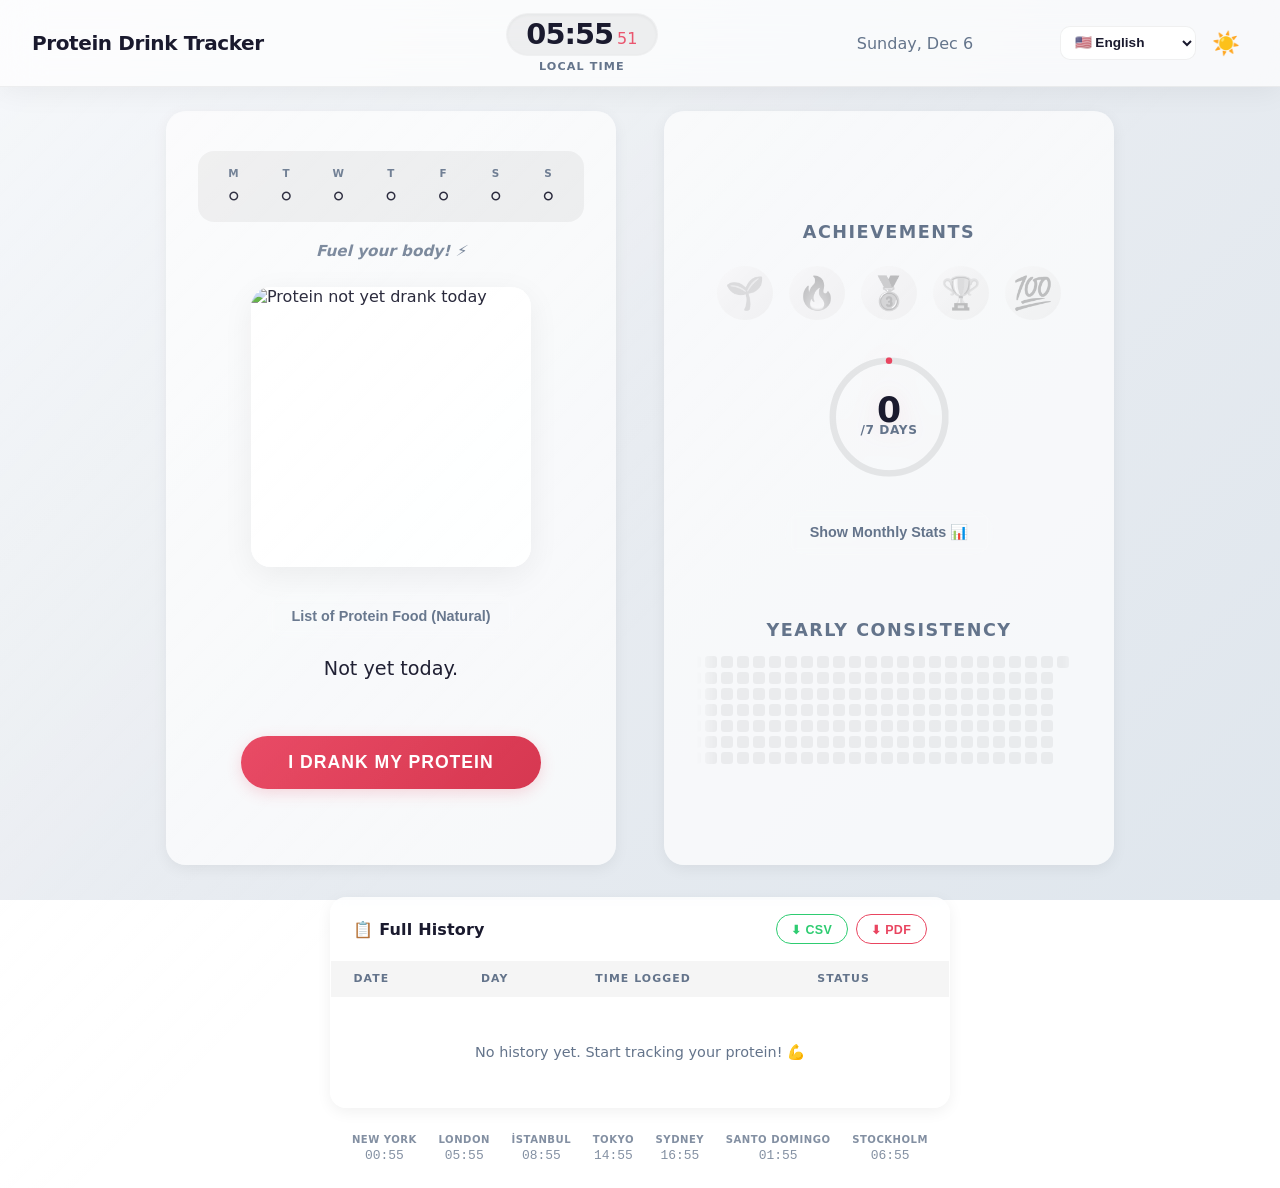
==== commit 6f78e7e0: "feat: add Hindi (hi) and German (de) language support" ====
--- a/index.html
+++ b/index.html
@@ -1,14 +1,4 @@
 <!DOCTYPE html>
-<!--
-  Protein Drink Tracker - Main Page
-
-  Single-page PWA shell.  The <body> is split into two cards:
-    1. tracker-core   : image, drink button, 7-day strip, quote
-    2. dashboard      : badges, progress ring, stats, heatmap
-
-  All dynamic content is rendered by app.js; this file only
-  provides the static skeleton and element IDs that app.js hooks into.
--->
 <html lang="en">
 
 <head>
@@ -24,10 +14,8 @@
   <link rel="stylesheet" href="styles.css">
   <link rel="manifest" href="manifest.json">
 
-  <!-- i18n dictionary must load before app.js so translations are available. -->
   <script src="translations.js"></script>
 
-  <!-- Apply saved theme immediately to prevent a flash of wrong colours. -->
   <script>
     (function () {
       const saved = localStorage.getItem('proteinTheme');
@@ -38,7 +26,6 @@
 </head>
 
 <body>
-  <!-- ====== APP HEADER (sticky navbar) ====== -->
   <header class="app-header">
     <div class="header-left">
       <h1 class="logo-text">Protein Drink Tracker</h1>
@@ -53,13 +40,15 @@
     <p id="date-text" class="date-text" aria-live="polite"></p>
     <div class="header-right">
       <select id="lang-select" class="lang-select" aria-label="Select Language">
-        <option value="en">🇺🇸 EN</option>
-        <option value="fr">🇫🇷 FR</option>
-        <option value="nl">🇳🇱 NL</option>
-        <option value="tr">🇹🇷 TR</option>
-        <option value="ar">🇸🇦 AR</option>
-        <option value="es">🇪🇸 ES</option>
-        <option value="sv">🇸🇪 SV</option>
+        <option value="en">🇺🇸 English</option>
+        <option value="hi">🇮🇳 हिन्दी</option>
+        <option value="de">🇩🇪 Deutsch</option>
+        <option value="fr">🇫🇷 Français</option>
+        <option value="nl">🇳🇱 Nederlands</option>
+        <option value="tr">🇹🇷 Türkçe</option>
+        <option value="ar">🇸🇦 العربية</option>
+        <option value="es">🇪🇸 Español</option>
+        <option value="sv">🇸🇪 Svenska</option>
       </select>
       <button id="theme-toggle" class="theme-toggle" aria-label="Toggle Dark/Light Mode" title="Toggle Theme">
         🌙
@@ -67,15 +56,12 @@
     </div>
   </header>
 
-<!-- ====== MAIN CONTENT ====== -->
 <div class="main-content">
 
-    <!-- Full-screen confetti overlay (drawn by app.js on milestones). -->
     <canvas id="confetti-canvas" aria-hidden="true"></canvas> 
     
   <div class="content-wrapper">
       
-      <!-- Left card: core tracking UI -->
       <div class="tracker-core">
         <div id="history-log" class="history-log" aria-label="7-day history log"></div>
 
@@ -102,7 +88,6 @@
         <p id="last-time" class="last-time" style="font-size: 0.9rem; color: var(--text-muted); min-height: 1.2em;"></p>
       </div>
 
-      <!-- Right card: gamification dashboard -->
       <div class="dashboard-container">
         
         <div class="badges-section" aria-label="Achievements">
@@ -148,7 +133,7 @@
   </div> 
   <div id="world-clocks" class="world-clocks footer-clocks" aria-label="World Times"></div>
 
-  <!-- ====== FULL HISTORY TABLE (populated by app.js) ====== -->
+  <!-- ── HISTORY TABLE SECTION ── -->
   <div class="history-table-section">
     <div class="history-table-header">
       <h2 class="history-table-title" id="full-history-title">📋 Full History</h2>
@@ -176,10 +161,8 @@
   </div>
 </div>
 
- <!-- jsPDF for client-side PDF export of history data. -->
  <script src="https://cdnjs.cloudflare.com/ajax/libs/jspdf/2.5.1/jspdf.umd.min.js"></script>
- <!-- Main application logic - must load after translations.js and jsPDF. -->
  <script src="app.js"></script>
 </body>
 
-</html>
+</html>
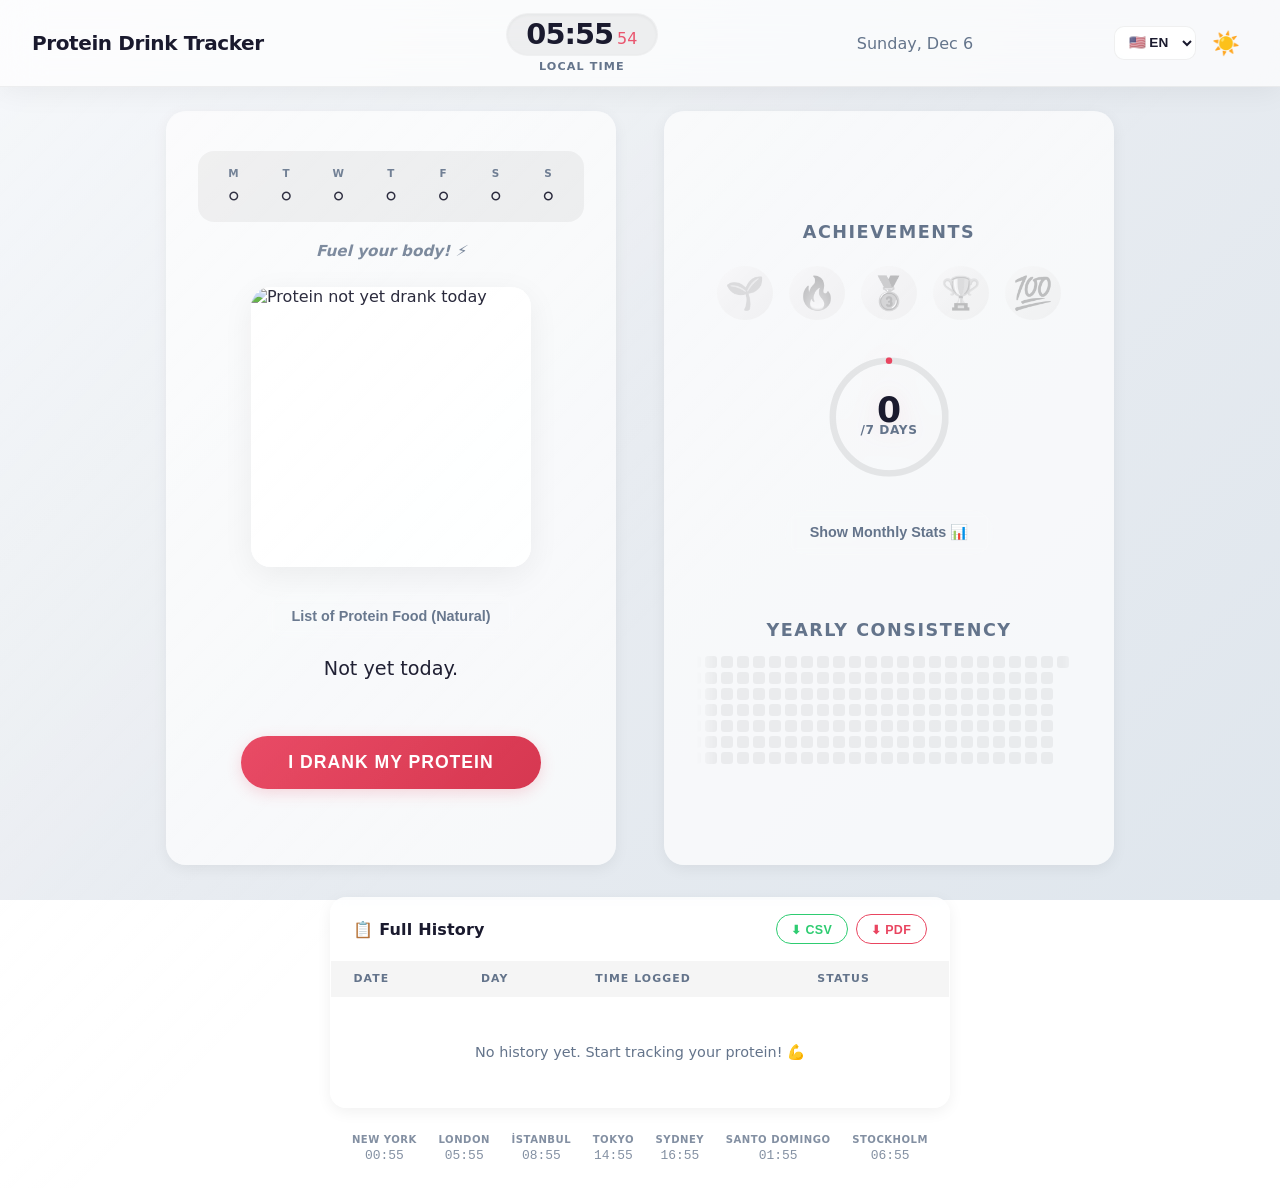
==== commit 9763d0b1: "Merge pull request #36 from Vofe09/feature/russian-language Add russian language support" ====
--- a/index.html
+++ b/index.html
@@ -40,15 +40,14 @@
     <p id="date-text" class="date-text" aria-live="polite"></p>
     <div class="header-right">
       <select id="lang-select" class="lang-select" aria-label="Select Language">
-        <option value="en">🇺🇸 English</option>
-        <option value="hi">🇮🇳 हिन्दी</option>
-        <option value="de">🇩🇪 Deutsch</option>
-        <option value="fr">🇫🇷 Français</option>
-        <option value="nl">🇳🇱 Nederlands</option>
-        <option value="tr">🇹🇷 Türkçe</option>
-        <option value="ar">🇸🇦 العربية</option>
-        <option value="es">🇪🇸 Español</option>
-        <option value="sv">🇸🇪 Svenska</option>
+        <option value="en">🇺🇸 EN</option>
+        <option value="fr">🇫🇷 FR</option>
+        <option value="nl">🇳🇱 NL</option>
+        <option value="tr">🇹🇷 TR</option>
+        <option value="ar">🇸🇦 AR</option>
+        <option value="es">🇪🇸 ES</option>
+        <option value="sv">🇸🇪 SV</option>
+        <option value="ru">🇷🇺 RU</option>
       </select>
       <button id="theme-toggle" class="theme-toggle" aria-label="Toggle Dark/Light Mode" title="Toggle Theme">
         🌙
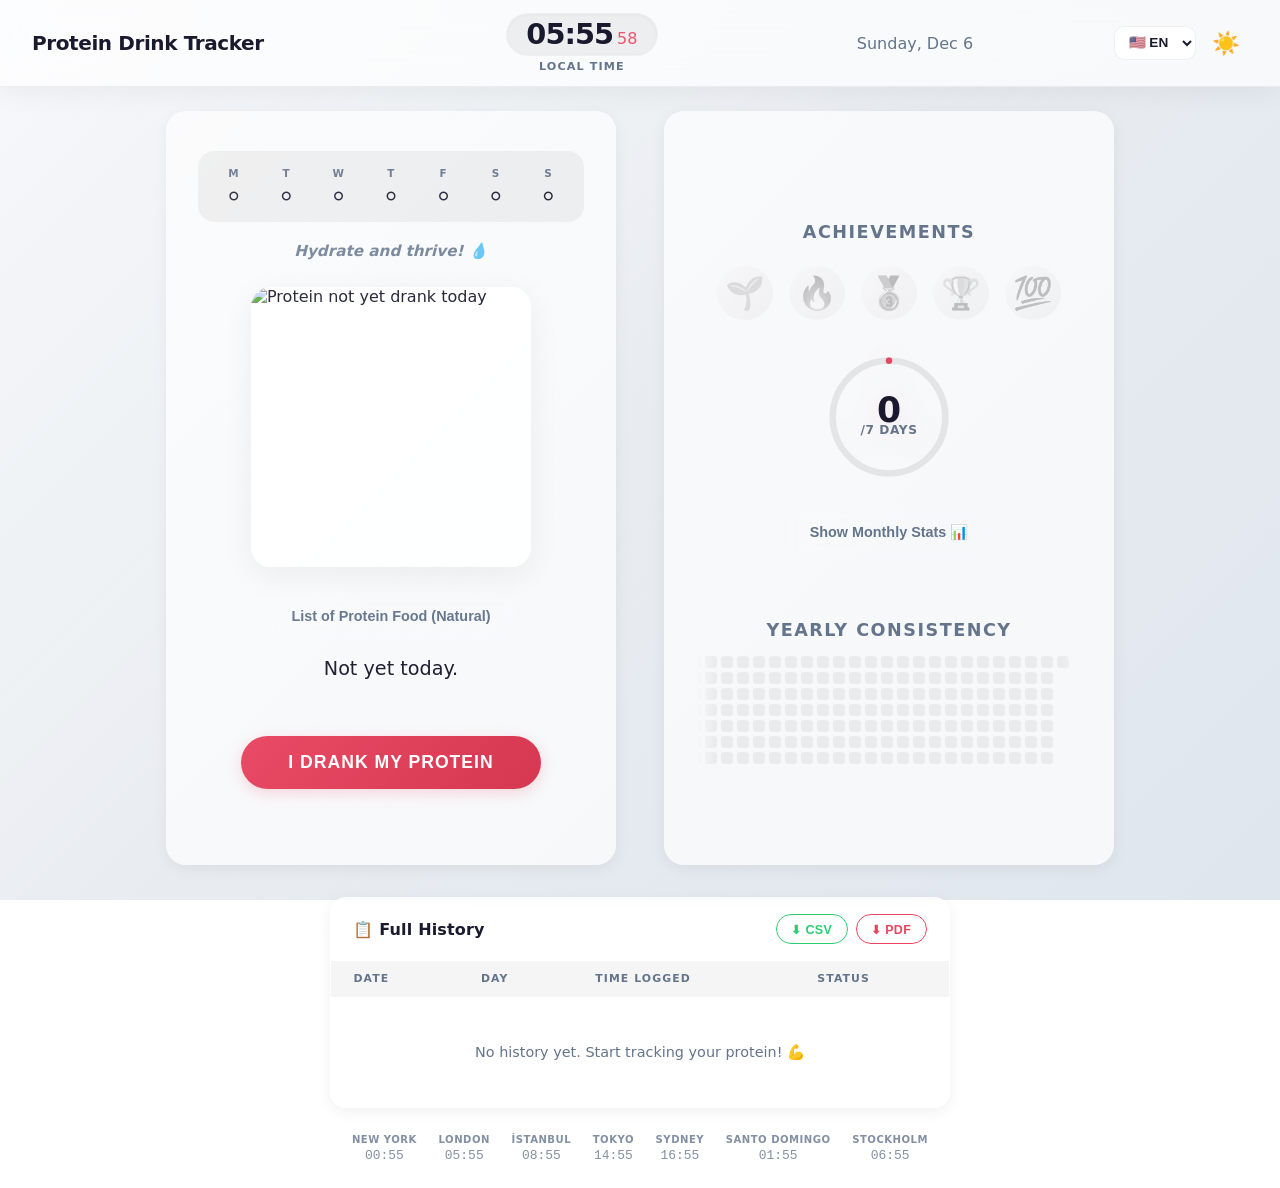
==== commit d623fc6f: "Merge pull request #39 from softwarewithnick/devin/1775749789-refactor-and-document Refactor code, a" ====
--- a/index.html
+++ b/index.html
@@ -1,4 +1,14 @@
 <!DOCTYPE html>
+<!--
+  Protein Drink Tracker - Main Page
+
+  Single-page PWA shell.  The <body> is split into two cards:
+    1. tracker-core   : image, drink button, 7-day strip, quote
+    2. dashboard      : badges, progress ring, stats, heatmap
+
+  All dynamic content is rendered by app.js; this file only
+  provides the static skeleton and element IDs that app.js hooks into.
+-->
 <html lang="en">
 
 <head>
@@ -14,8 +24,10 @@
   <link rel="stylesheet" href="styles.css">
   <link rel="manifest" href="manifest.json">
 
+  <!-- i18n dictionary must load before app.js so translations are available. -->
   <script src="translations.js"></script>
 
+  <!-- Apply saved theme immediately to prevent a flash of wrong colours. -->
   <script>
     (function () {
       const saved = localStorage.getItem('proteinTheme');
@@ -26,6 +38,7 @@
 </head>
 
 <body>
+  <!-- ====== APP HEADER (sticky navbar) ====== -->
   <header class="app-header">
     <div class="header-left">
       <h1 class="logo-text">Protein Drink Tracker</h1>
@@ -55,12 +68,15 @@
     </div>
   </header>
 
+<!-- ====== MAIN CONTENT ====== -->
 <div class="main-content">
 
+    <!-- Full-screen confetti overlay (drawn by app.js on milestones). -->
     <canvas id="confetti-canvas" aria-hidden="true"></canvas> 
     
   <div class="content-wrapper">
       
+      <!-- Left card: core tracking UI -->
       <div class="tracker-core">
         <div id="history-log" class="history-log" aria-label="7-day history log"></div>
 
@@ -87,6 +103,7 @@
         <p id="last-time" class="last-time" style="font-size: 0.9rem; color: var(--text-muted); min-height: 1.2em;"></p>
       </div>
 
+      <!-- Right card: gamification dashboard -->
       <div class="dashboard-container">
         
         <div class="badges-section" aria-label="Achievements">
@@ -132,7 +149,7 @@
   </div> 
   <div id="world-clocks" class="world-clocks footer-clocks" aria-label="World Times"></div>
 
-  <!-- ── HISTORY TABLE SECTION ── -->
+  <!-- ====== FULL HISTORY TABLE (populated by app.js) ====== -->
   <div class="history-table-section">
     <div class="history-table-header">
       <h2 class="history-table-title" id="full-history-title">📋 Full History</h2>
@@ -160,8 +177,10 @@
   </div>
 </div>
 
+ <!-- jsPDF for client-side PDF export of history data. -->
  <script src="https://cdnjs.cloudflare.com/ajax/libs/jspdf/2.5.1/jspdf.umd.min.js"></script>
+ <!-- Main application logic - must load after translations.js and jsPDF. -->
  <script src="app.js"></script>
 </body>
 
-</html>+</html>
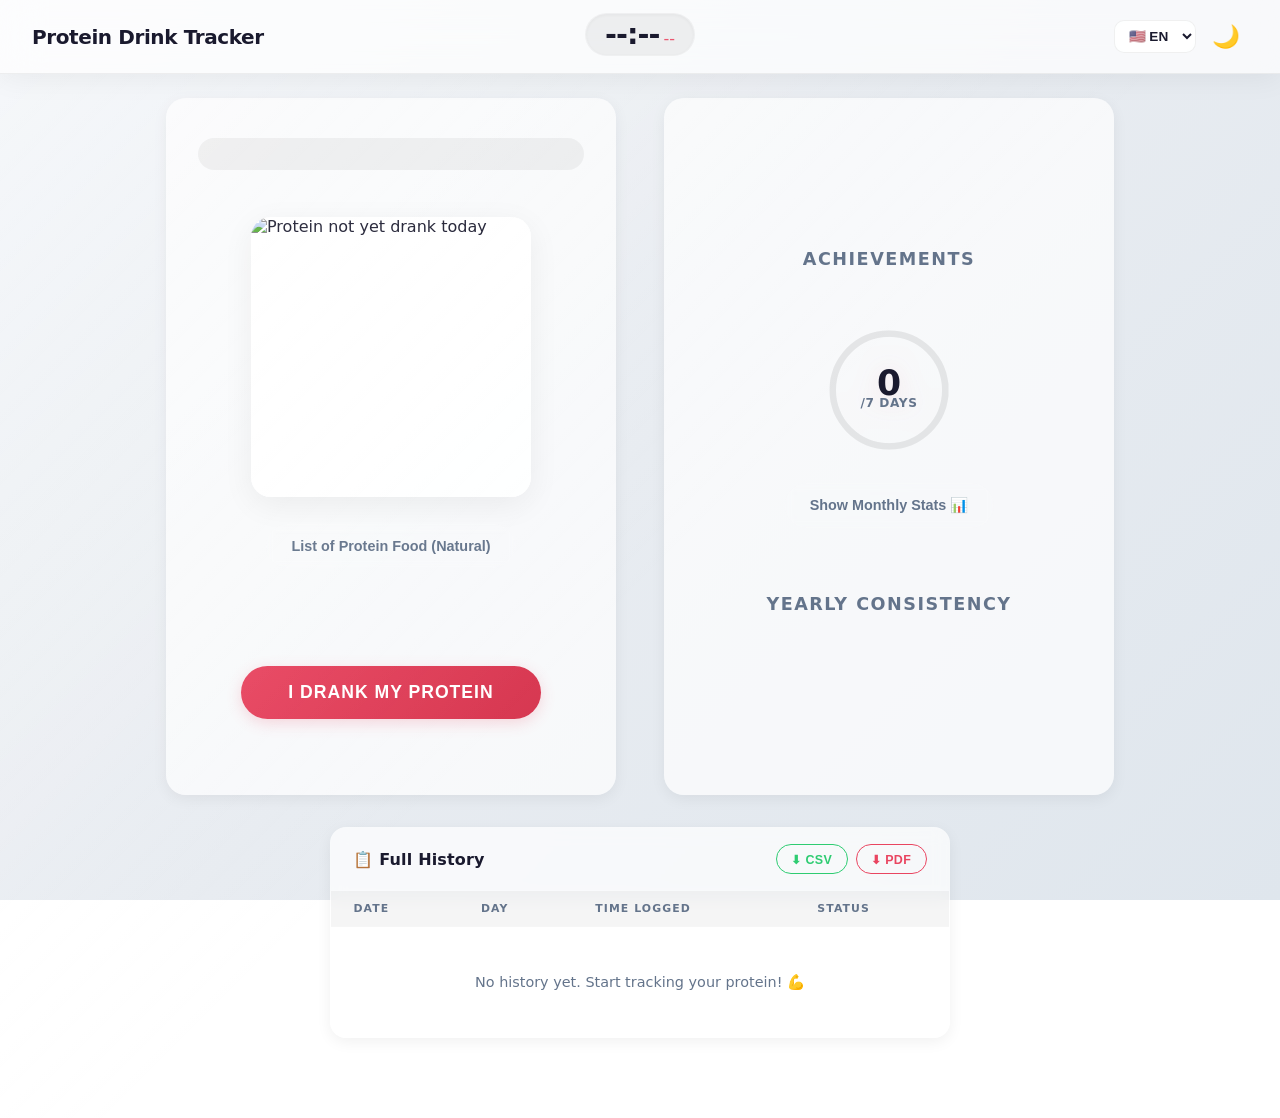
==== commit 279b8151: "Merge branch 'main' into main" ====
--- a/index.html
+++ b/index.html
@@ -60,6 +60,7 @@
         <option value="ar">🇸🇦 AR</option>
         <option value="es">🇪🇸 ES</option>
         <option value="sv">🇸🇪 SV</option>
+        <option value="cz">🇨🇿 CZ</option>
         <option value="ru">🇷🇺 RU</option>
       </select>
       <button id="theme-toggle" class="theme-toggle" aria-label="Toggle Dark/Light Mode" title="Toggle Theme">
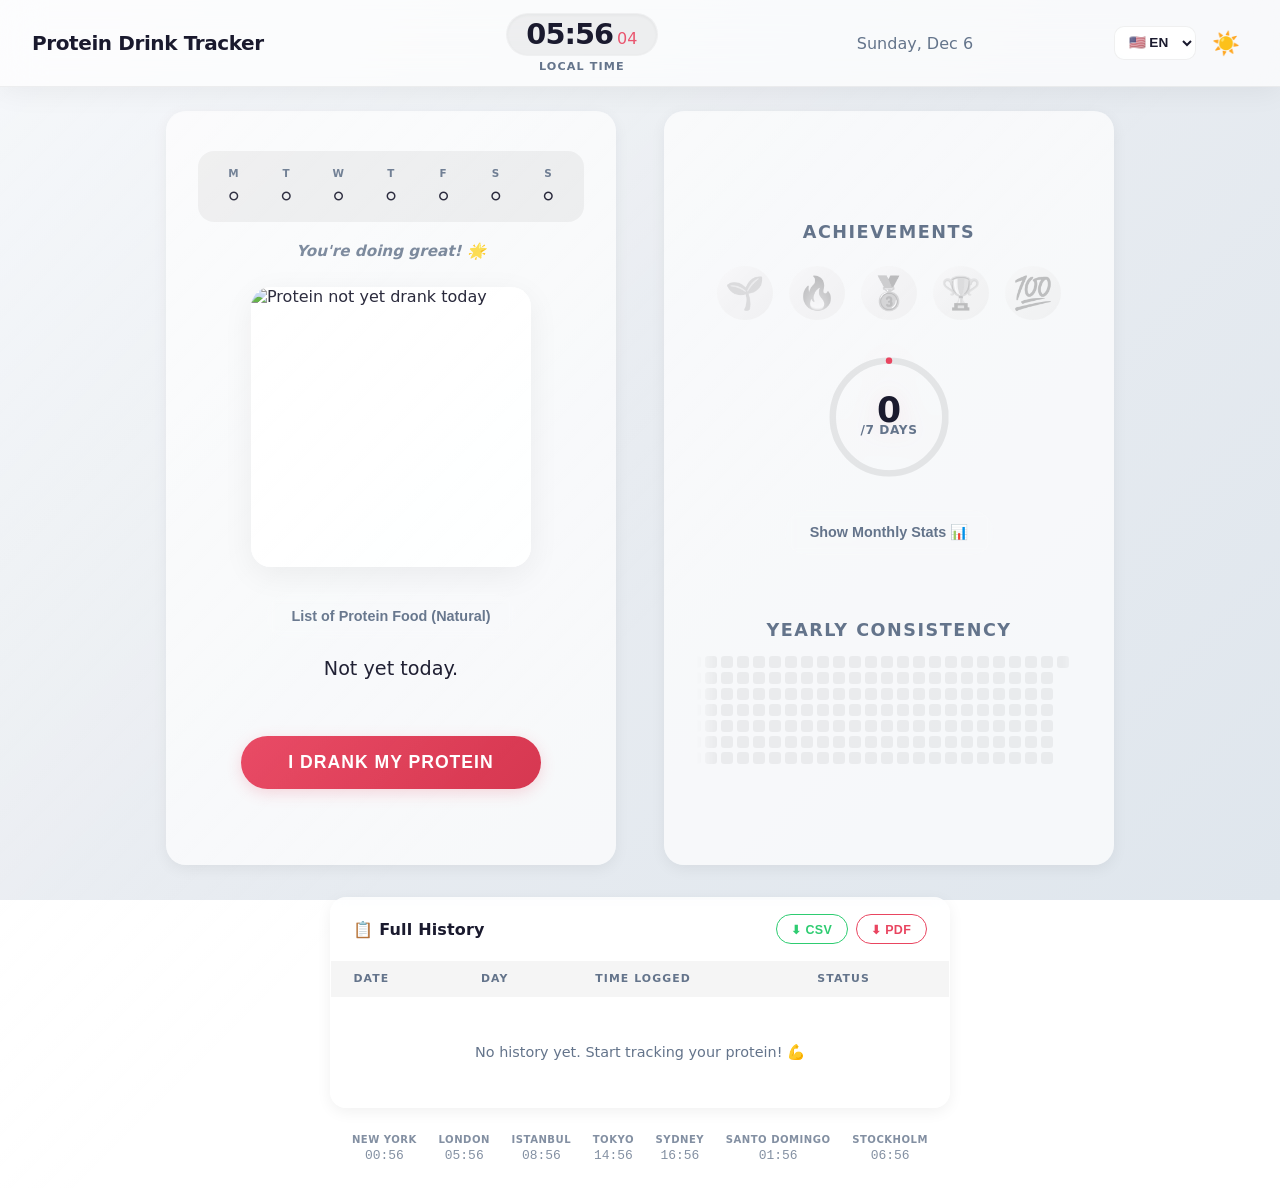
==== commit d36982b3: "Merge branch 'main' into feature/LucasBranch" ====
--- a/index.html
+++ b/index.html
@@ -60,6 +60,7 @@
         <option value="ar">🇸🇦 AR</option>
         <option value="es">🇪🇸 ES</option>
         <option value="sv">🇸🇪 SV</option>
+        <option value="pt">🇵🇹 PT</option>
         <option value="cz">🇨🇿 CZ</option>
         <option value="ru">🇷🇺 RU</option>
       </select>
